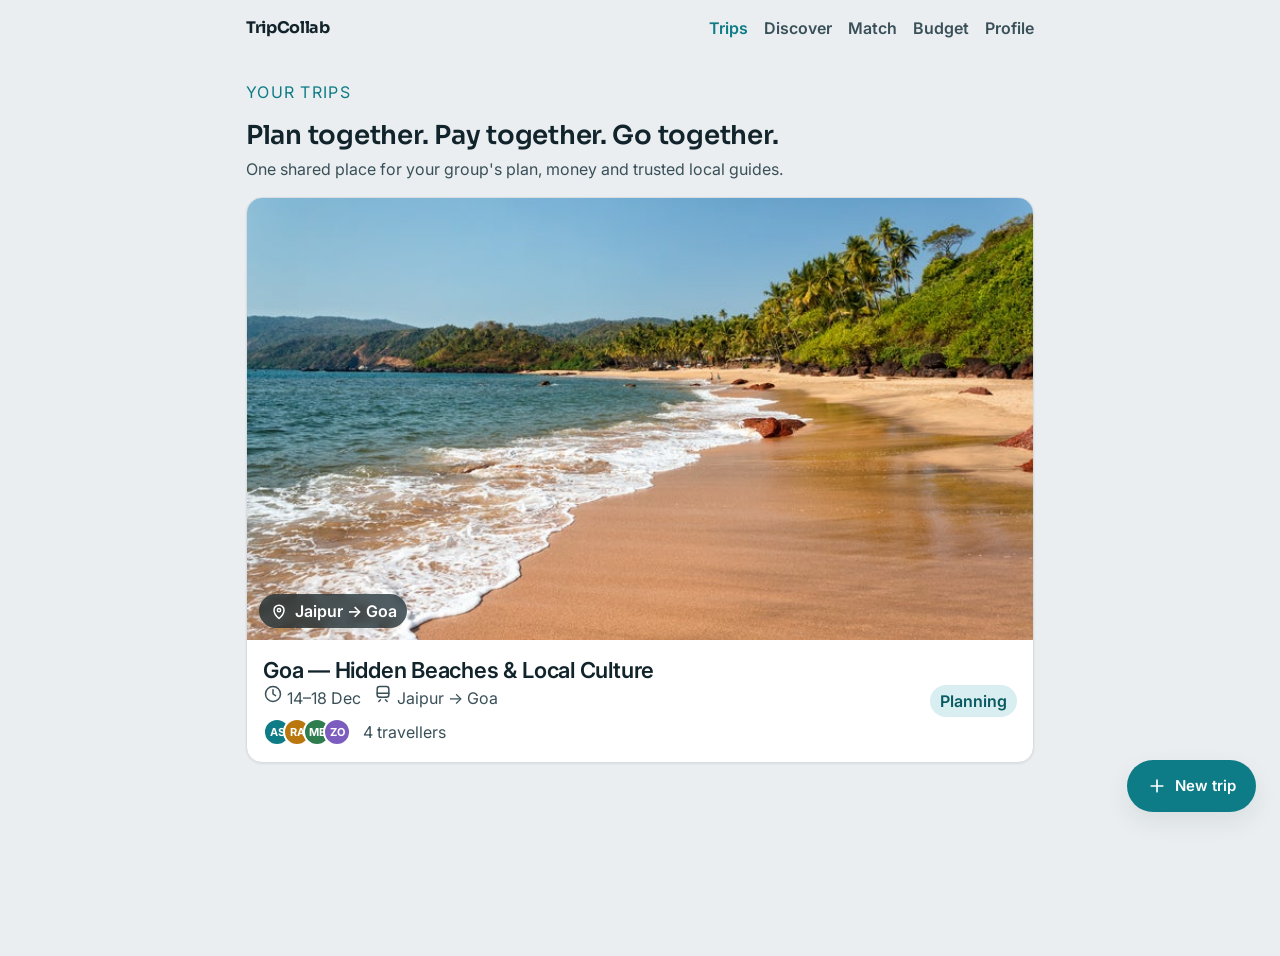
==== index.html @ 63c368d9 "Milestone 2: Trip & collaborative planning core Builds the TripCollab experience (mobile-first, fram" ====
<!DOCTYPE html>
<html lang="en">
<head>
  <meta charset="UTF-8" />
  <meta name="viewport" content="width=device-width, initial-scale=1.0, viewport-fit=cover" />
  <meta name="description" content="TripCollab — plan together with a compatible group, see exactly where the money goes, and book hotels, trains, flights, buses, cabs and verified local guides in one place." />
  <title>Trips · TripCollab</title>
  <link rel="preconnect" href="https://fonts.googleapis.com" />
  <link rel="preconnect" href="https://fonts.gstatic.com" crossorigin />
  <link href="https://fonts.googleapis.com/css2?family=Inter:wght@400;500;600;700&family=Sora:wght@600;700&display=swap" rel="stylesheet" />
  <link rel="stylesheet" href="assets/css/tokens.css" />
  <link rel="stylesheet" href="assets/css/base.css" />
  <link rel="stylesheet" href="assets/css/components.css" />
  <link rel="stylesheet" href="assets/css/screens.css" />
</head>
<body data-nav="trips">
  <!-- Desktop top nav -->
  <header class="topbar">
    <span class="topbar__brand">TripCollab</span>
    <nav aria-label="Primary">
      <a data-nav="trips" href="index.html" aria-current="page">Trips</a>
      <a data-nav="discover" href="discover.html">Discover</a>
      <a data-nav="match" href="match.html">Match</a>
      <a data-nav="budget" href="budget.html">Budget</a>
      <a data-nav="profile" href="profile.html">Profile</a>
    </nav>
  </header>

  <div class="shell">
    <main class="main" id="main">
      <section class="welcome fade-up">
        <p class="welcome__kicker">Your trips</p>
        <h1 class="welcome__title">Plan together. Pay together. Go together.</h1>
        <p class="welcome__sub">One shared place for your group's plan, money and trusted local guides.</p>
      </section>

      <div id="trip-list" aria-live="polite">
        <!-- Trips rendered by JS from data.js -->
      </div>

      <div id="trip-empty" class="empty" hidden>
        <svg data-icon="i-trip" class="icon--lg" aria-hidden="true"></svg>
        <h3>No trips yet</h3>
        <p>Create a trip and invite your group to plan together.</p>
      </div>
    </main>

    <a class="fab" href="trip.html" aria-label="Create a new trip">
      <svg data-icon="i-plus" aria-hidden="true"></svg>
      <span>New trip</span>
    </a>

    <!-- Bottom tab bar (mobile) -->
    <nav class="tabbar" aria-label="Primary">
      <a data-nav="trips" href="index.html" aria-current="page"><svg class="icon" data-icon="i-trip" aria-hidden="true"></svg><span>Trips</span></a>
      <a data-nav="discover" href="discover.html"><svg class="icon" data-icon="i-discover" aria-hidden="true"></svg><span>Discover</span></a>
      <a data-nav="match" href="match.html"><svg class="icon" data-icon="i-match" aria-hidden="true"></svg><span>Match</span></a>
      <a data-nav="budget" href="budget.html"><svg class="icon" data-icon="i-budget" aria-hidden="true"></svg><span>Budget</span></a>
      <a data-nav="profile" href="profile.html"><svg class="icon" data-icon="i-profile" aria-hidden="true"></svg><span>Profile</span></a>
    </nav>
  </div>

  <script src="assets/js/data.js"></script>
  <script src="assets/js/app.js"></script>
  <script src="assets/js/trips.js"></script>
</body>
</html>
---- assets/css/tokens.css ----
/* ============================================================
   TripCollab — Design Tokens ("Wayline")
   Single source of truth for colors, type, spacing, shape, motion.
   Reference tokens only — never use raw values in components.
   ============================================================ */

:root {
  /* ---- Colour: core ---- */
  --wp-ink: #12242B;
  --wp-ink-soft: #3A5059;
  --wp-waypoint: #0E7C86;
  --wp-waypoint-deep: #0A5A62;
  --wp-waypoint-soft: #D9EEF0;
  --wp-amber: #B9770E;
  --wp-amber-deep: #93600B;
  --wp-amber-soft: #FBF1DD;
  --wp-verify: #2E7D4F;
  --wp-verify-soft: #DFEFE7;
  --wp-surface: #FFFFFF;
  --wp-surface-2: #F5F7F8;
  --wp-canvas: #EAEEF0;
  --wp-line: #D7DEE1;
  --wp-danger: #B3261E;
  --wp-danger-soft: #FBEAE9;
  --wp-on-ink: #FFFFFF;
  --wp-shadow: rgba(18, 36, 43, 0.08);

  /* ---- Type ---- */
  --tp-d1: 600 2rem/1.2 var(--font-display);
  --tp-d2: 600 1.625rem/1.25 var(--font-display);
  --tp-h1: 600 1.375rem/1.3 var(--font-ui);
  --tp-h2: 600 1.125rem/1.35 var(--font-ui);
  --tp-body: 400 1rem/1.5 var(--font-ui);
  --tp-body-sm: 400 0.875rem/1.5 var(--font-ui);
  --tp-caption: 500 0.75rem/1.4 var(--font-ui);
  --tp-btn: 600 0.9375rem/1.2 var(--font-ui);

  --font-display: "Sora", "Segoe UI", system-ui, sans-serif;
  --font-ui: "Inter", "Segoe UI", system-ui, -apple-system, sans-serif;
  --font-numeric: "Inter", "Segoe UI", system-ui, sans-serif;

  /* ---- Spacing (8pt scale) ---- */
  --sp-1: 0.25rem;
  --sp-2: 0.5rem;
  --sp-3: 0.75rem;
  --sp-4: 1rem;
  --sp-5: 1.5rem;
  --sp-6: 2rem;
  --sp-7: 3rem;
  --sp-8: 4rem;

  /* ---- Shape ---- */
  --radius-sm: 8px;
  --radius-md: 12px;
  --radius-lg: 16px;
  --radius-pill: 999px;

  /* ---- Motion ---- */
  --dur-fast: 150ms;
  --dur-base: 200ms;
  --dur-slow: 250ms;
  --ease-out: cubic-bezier(0.22, 1, 0.36, 1);

  /* ---- Focus ring ---- */
  --focus-ring: 0 0 0 3px var(--wp-ink);
}
---- assets/css/base.css ----
/* ============================================================
   TripCollab — Base / Reset / App shell
   Mobile-first, accessible, framework-free.
   ============================================================ */

*,
*::before,
*::after {
  box-sizing: border-box;
}

html {
  font-size: 16px;
  scroll-behavior: smooth;
  -webkit-text-size-adjust: 100%;
}

body {
  margin: 0;
  min-height: 100dvh;
  font-family: var(--font-ui);
  font-size: 1rem;
  line-height: 1.5;
  color: var(--wp-ink);
  background: var(--wp-canvas);
  -webkit-font-smoothing: antialiased;
  text-rendering: optimizeLegibility;
}

h1, h2, h3, h4 {
  margin: 0;
  font-family: var(--font-display);
  color: var(--wp-ink);
  line-height: 1.25;
  letter-spacing: -0.01em;
}

p { margin: 0 0 1em; color: var(--wp-ink-soft); }

a {
  color: var(--wp-waypoint);
  text-decoration: none;
}
a:hover { text-decoration: underline; }

img, video, picture {
  display: block;
  max-width: 100%;
  height: auto;
}

button {
  font: inherit;
  cursor: pointer;
  border: none;
  background: none;
  color: inherit;
}

input, select, textarea {
  font: inherit;
  color: var(--wp-ink);
}

ul { list-style: none; margin: 0; padding: 0; }

:focus-visible {
  outline: none;
  box-shadow: var(--focus-ring);
  border-radius: var(--radius-sm);
}

.visually-hidden {
  position: absolute !important;
  width: 1px; height: 1px;
  margin: -1px; padding: 0;
  overflow: hidden;
  clip: rect(0 0 0 0);
  white-space: nowrap;
  border: 0;
}

/* ---- App shell ---- */
.shell {
  min-height: 100dvh;
  display: flex;
  flex-direction: column;
}

.main {
  flex: 1 1 auto;
  width: 100%;
  max-width: 640px;
  margin: 0 auto;
  padding: 0 var(--sp-4) var(--sp-8);
}

/* ---- Bottom tab bar (mobile spine) ---- */
.tabbar {
  position: sticky;
  bottom: 0;
  z-index: 20;
  display: grid;
  grid-template-columns: repeat(5, 1fr);
  gap: 2px;
  padding: 6px var(--sp-2) calc(6px + env(safe-area-inset-bottom, 0px));
  background: rgba(255, 255, 255, 0.92);
  backdrop-filter: saturate(160%) blur(8px);
  border-top: 1px solid var(--wp-line);
}

.tabbar a {
  display: flex;
  flex-direction: column;
  align-items: center;
  gap: 3px;
  padding: 6px 2px;
  border-radius: var(--radius-md);
  color: var(--wp-ink-soft);
  font-size: 0.6875rem;
  font-weight: 600;
  text-align: center;
  min-height: 44px;
}
.tabbar a[aria-current="page"] {
  color: var(--wp-waypoint);
  background: var(--wp-waypoint-soft);
}
.tabbar a:hover { text-decoration: none; color: var(--wp-waypoint); }

/* ---- Utility ---- */
.icon { width: 1.25rem; height: 1.25rem; flex: none; }
.icon--lg { width: 1.5rem; height: 1.5rem; }

@media (min-width: 740px) {
  .main { max-width: 820px; padding-bottom: var(--sp-8); }
}
---- assets/css/components.css ----
/* ============================================================
   TripCollab — Components ("Wayline")
   Buttons, cards, pills, tabs, chips, fields, skeletons, etc.
   ============================================================ */

/* ---- Buttons ---- */
.btn {
  display: inline-flex;
  align-items: center;
  justify-content: center;
  gap: 0.5rem;
  min-height: 44px;
  padding: 0.625rem 1.125rem;
  border-radius: var(--radius-pill);
  font: var(--tp-btn);
  transition: transform var(--dur-fast) var(--ease-out),
              background var(--dur-fast) var(--ease-out),
              box-shadow var(--dur-fast) var(--ease-out);
  user-select: none;
}
.btn:active { transform: scale(0.98); }
.btn--primary { background: var(--wp-waypoint); color: var(--wp-on-ink); }
.btn--primary:hover { background: var(--wp-waypoint-deep); box-shadow: 0 6px 16px var(--wp-shadow); }
.btn--secondary { background: var(--wp-waypoint-soft); color: var(--wp-waypoint-deep); }
.btn--secondary:hover { background: #c8e5e9; }
.btn--ghost { background: transparent; color: var(--wp-waypoint); }
.btn--ghost:hover { background: var(--wp-waypoint-soft); }
.btn--block { width: 100%; }
.btn svg { width: 1.1rem; height: 1.1rem; }

/* ---- Cards ---- */
.card {
  background: var(--wp-surface);
  border: 1px solid var(--wp-line);
  border-radius: var(--radius-lg);
  overflow: hidden;
  box-shadow: 0 1px 2px var(--wp-shadow);
}
.card__body { padding: var(--sp-4); }
.card__title { margin-bottom: 0.25rem; }
.card__meta { font-size: var(--tp-body-sm); color: var(--wp-ink-soft); }

/* ---- Media ---- */
.media { position: relative; aspect-ratio: 3 / 2; background: var(--wp-surface-2); overflow: hidden; }
.media--wide { aspect-ratio: 16 / 9; }
.media img { width: 100%; height: 100%; object-fit: cover; }
.media--cover { aspect-ratio: auto; min-height: 220px; }
.media__badge {
  position: absolute;
  left: var(--sp-3); bottom: var(--sp-3);
  display: inline-flex; align-items: center; gap: 0.4rem;
  padding: 0.3rem 0.625rem;
  border-radius: var(--radius-pill);
  font-size: var(--tp-caption);
  font-weight: 600;
  color: var(--wp-on-ink);
  background: rgba(18, 36, 43, 0.72);
  backdrop-filter: blur(4px);
}

/* ---- Pills / status ---- */
.pill {
  display: inline-flex; align-items: center; gap: 0.35rem;
  padding: 0.25rem 0.625rem;
  border-radius: var(--radius-pill);
  font-size: var(--tp-caption);
  font-weight: 600;
  background: var(--wp-surface-2);
  color: var(--wp-ink-soft);
}
.pill--waypoint { background: var(--wp-waypoint-soft); color: var(--wp-waypoint-deep); }
.pill--amber { background: var(--wp-amber-soft); color: var(--wp-amber-deep); }
.pill--verify { background: var(--wp-verify-soft); color: var(--wp-verify); }
.pill--danger { background: var(--wp-danger-soft); color: var(--wp-danger); }
.pill--solid-verify { background: var(--wp-verify); color: #fff; }

/* ---- Chips (avatar clusters) ---- */
.chip {
  display: inline-flex; align-items: center; gap: 0.5rem;
  padding: 0.375rem 0.75rem;
  border-radius: var(--radius-pill);
  border: 1px solid var(--wp-line);
  background: var(--wp-surface);
  font-size: var(--tp-body-sm);
  font-weight: 600;
}
.chip svg { width: 1rem; height: 1rem; color: var(--wp-waypoint); }

.avatars { display: inline-flex; }
.avatars span {
  display: inline-flex; align-items: center; justify-content: center;
  width: 1.75rem; height: 1.75rem;
  border-radius: 50%;
  border: 2px solid var(--wp-surface);
  font-size: 0.6875rem; font-weight: 700;
  color: #fff;
}
.avatars span + span { margin-left: -0.5rem; }
.av-1 { background: var(--wp-waypoint); }
.av-2 { background: var(--wp-amber); }
.av-3 { background: var(--wp-verify); }
.av-4 { background: #7C5CBF; }

/* ---- Section headers ---- */
.section { margin-top: var(--sp-6); }
.section__head {
  display: flex; align-items: center; justify-content: space-between;
  gap: 1rem; margin-bottom: var(--sp-3);
}
.section__title { font: var(--tp-h1); }
.section__link { font: 600 var(--tp-body-sm) var(--font-ui); color: var(--wp-waypoint); }

/* ---- Tabs (sub-navigation) ---- */
.tabs {
  display: flex; gap: 0.25rem;
  overflow-x: auto;
  padding: 0.25rem;
  background: var(--wp-surface-2);
  border-radius: var(--radius-pill);
  scrollbar-width: none;
}
.tabs::-webkit-scrollbar { display: none; }
.tabs a {
  flex: none;
  padding: 0.5rem 0.875rem;
  border-radius: var(--radius-pill);
  font-size: var(--tp-body-sm); font-weight: 600;
  color: var(--wp-ink-soft);
  white-space: nowrap;
}
.tabs a[aria-selected="true"] { background: var(--wp-surface); color: var(--wp-waypoint); box-shadow: 0 1px 3px var(--wp-shadow); }
.tabs a:hover { text-decoration: none; color: var(--wp-waypoint); }

/* ---- Desktop top nav ---- */
.topbar { display: none; }
@media (min-width: 740px) {
  .topbar {
    display: flex; align-items: center; gap: 1.5rem;
    max-width: 820px; margin: 0 auto; padding: var(--sp-4);
  }
  .topbar__brand { font-family: var(--font-display); font-weight: 700; letter-spacing: -0.02em; color: var(--wp-ink); }
  .topbar nav { display: flex; gap: 1rem; margin-left: auto; }
  .topbar nav a { font-weight: 600; color: var(--wp-ink-soft); }
  .topbar nav a[aria-current="page"] { color: var(--wp-waypoint); }
  .tabbar { display: none; }
}

/* ---- Forms ---- */
.field { display: flex; flex-direction: column; gap: 0.375rem; margin-bottom: var(--sp-4); }
.field label { font: 600 var(--tp-body-sm) var(--font-ui); color: var(--wp-ink); }
.field .hint { font-size: var(--tp-caption); color: var(--wp-ink-soft); }
.field input, .field select, .field textarea {
  min-height: 48px;
  padding: 0.75rem 0.875rem;
  border: 1px solid var(--wp-line);
  border-radius: var(--radius-md);
  background: var(--wp-surface);
  font-size: 1rem;
}
.field input:focus, .field select:focus, .field textarea:focus {
  outline: none; border-color: var(--wp-waypoint); box-shadow: 0 0 0 3px var(--wp-waypoint-soft);
}

/* ---- Skeleton ---- */
.skeleton {
  border-radius: var(--radius-md);
  background: linear-gradient(90deg, var(--wp-surface-2) 25%, #EFF3F5 37%, var(--wp-surface-2) 63%);
  background-size: 400% 100%;
  animation: shimmer 1.4s ease infinite;
}
@keyframes shimmer { 0% { background-position: 100% 0; } 100% { background-position: -100% 0; } }

/* ---- List rows ---- */
.row {
  display: flex; align-items: center; gap: 1rem;
  padding: var(--sp-4) 0;
  border-bottom: 1px solid var(--wp-line);
}
.row:last-child { border-bottom: none; }
.row__main { flex: 1 1 auto; min-width: 0; }
.row__title { font-weight: 600; color: var(--wp-ink); }
.row__sub { font-size: var(--tp-body-sm); color: var(--wp-ink-soft); }
.row__trailing { flex: none; text-align: right; }

/* ---- Screen transitions ---- */
@keyframes fadeUp {
  from { opacity: 0; transform: translateY(8px); }
  to { opacity: 1; transform: none; }
}
.fade-up { animation: fadeUp var(--dur-slow) var(--ease-out) both; }

@media (prefers-reduced-motion: reduce) {
  * { animation-duration: 0.001ms !important; animation-iteration-count: 1 !important; transition-duration: 0.001ms !important; scroll-behavior: auto !important; }
}
---- assets/css/screens.css ----
/* ============================================================
   TripCollab — Feature styles (Milestone 2 screens)
   Trips list, trip home, itinerary, discover, budget-collab.
   ============================================================ */

/* ---- Home / Trips list ---- */
.welcome { margin-top: var(--sp-5); }
.welcome__kicker { font: 600 var(--tp-caption) var(--font-ui); color: var(--wp-waypoint); text-transform: uppercase; letter-spacing: 0.08em; }
.welcome__title { font: var(--tp-d2); margin-top: 0.25rem; }
.welcome__sub { margin-top: 0.25rem; }

.trip-card { display: block; margin-bottom: var(--sp-4); color: inherit; }
.trip-card:hover { text-decoration: none; }
.trip-card .media { aspect-ratio: 16 / 9; }
.trip-card__body { display: flex; align-items: center; gap: 1rem; padding: var(--sp-4); }
.trip-card__title { font: var(--tp-h1); }
.trip-card__meta { font-size: var(--tp-body-sm); color: var(--wp-ink-soft); display: flex; align-items: center; gap: 0.75rem; flex-wrap: wrap; }
.trip-card__status { margin-left: auto; }

/* ---- Floating create button ---- */
.fab {
  position: fixed;
  right: var(--sp-5);
  bottom: calc(5.5rem + env(safe-area-inset-bottom, 0px));
  z-index: 15;
  display: inline-flex; align-items: center; gap: 0.5rem;
  min-height: 52px; padding: 0.75rem 1.25rem;
  border-radius: var(--radius-pill);
  font: var(--tp-btn);
  color: #fff;
  background: var(--wp-waypoint);
  box-shadow: 0 10px 24px var(--wp-shadow);
  transition: transform var(--dur-fast) var(--ease-out), background var(--dur-fast) var(--ease-out);
}
.fab:hover { background: var(--wp-waypoint-deep); text-decoration: none; transform: translateY(-1px); }
.fab svg { width: 1.25rem; height: 1.25rem; }
.fab--text { position: static; }

/* ---- Trip home header ---- */
.hero {
  position: relative;
  border-radius: var(--radius-lg);
  overflow: hidden;
  min-height: 240px;
  display: flex; align-items: flex-end;
  margin-top: var(--sp-5);
  color: #fff;
}
.hero img { position: absolute; inset: 0; width: 100%; height: 100%; object-fit: cover; }
.hero__scrim { position: absolute; inset: 0; background: linear-gradient(180deg, rgba(18,36,43,0.05) 0%, rgba(18,36,43,0.62) 78%); }
.hero__content { position: relative; padding: var(--sp-5); }
.hero__title { font: var(--tp-d1); color: #fff; }
.hero__meta { display: flex; align-items: center; gap: 0.75rem; flex-wrap: wrap; margin-top: 0.5rem; color: #fff; }
.hero__meta .pill { background: rgba(255,255,255,0.22); color: #fff; }

/* ---- Itinerary timeline ---- */
.tl { position: relative; padding-left: 1.5rem; }
.tl::before {
  content: ""; position: absolute; left: 6px; top: 6px; bottom: 6px;
  width: 2px; background: var(--wp-waypoint-soft); border-radius: 2px;
}
.tl-day { margin-bottom: var(--sp-5); }
.tl-day__head { display: flex; align-items: baseline; gap: 0.75rem; margin-bottom: var(--sp-3); }
.tl-day__num { font: var(--tp-h1); color: var(--wp-waypoint); }
.tl-day__label { font-size: var(--tp-body-sm); color: var(--wp-ink-soft); }
.tl-item { position: relative; margin-bottom: var(--sp-3); }
.tl-item::before {
  content: ""; position: absolute; left: -1.5rem; top: 4px;
  width: 14px; height: 14px; border-radius: 50%;
  background: var(--wp-surface); border: 2px solid var(--wp-waypoint);
}
.tl-item__time { font: 600 var(--tp-caption) var(--font-numeric); color: var(--wp-ink-soft); }
.tl-item .card__body { display: flex; gap: 1rem; }
.tl-item__icon {
  width: 2.5rem; height: 2.5rem; flex: none; border-radius: var(--radius-sm);
  display: inline-flex; align-items: center; justify-content: center;
  background: var(--wp-waypoint-soft); color: var(--wp-waypoint-deep);
}
.tl-item__thumb {
  flex: none; width: 3.5rem; height: 3.5rem; border-radius: var(--radius-sm);
  object-fit: cover; border: 1px solid var(--wp-line);
}
.tl-item__title { font-weight: 600; }
.tl-item__sub { font-size: var(--tp-body-sm); color: var(--wp-ink-soft); }
.tl-item__foot { display: flex; gap: 0.5rem; flex-wrap: wrap; margin-top: 0.5rem; }

/* ---- Shared cost summary ---- */
.cost-summary {
  display: grid; grid-template-columns: repeat(3, 1fr); gap: var(--sp-3);
  padding: var(--sp-4);
  background: var(--wp-surface); border: 1px solid var(--wp-line); border-radius: var(--radius-lg);
}
.cost-summary__val { font: 600 1.25rem/1.1 var(--font-numeric); color: var(--wp-ink); }
.cost-summary__lab { font-size: var(--tp-caption); color: var(--wp-ink-soft); }

/* ---- Budget-collab moment ---- */
.bc {
  position: relative;
  padding: var(--sp-5);
  border-radius: var(--radius-lg);
  background: linear-gradient(135deg, var(--wp-waypoint-soft), #e6f3f4);
  border: 1px solid var(--wp-waypoint);
  overflow: hidden;
}
.bc__title { font: var(--tp-h1); color: var(--wp-waypoint-deep); }
.bc__pools { display: flex; align-items: center; gap: 0.75rem; flex-wrap: wrap; margin: var(--sp-4) 0; }
.bc__pool {
  display: inline-flex; flex-direction: column; align-items: center; justify-content: center;
  min-width: 5.5rem; padding: 0.625rem 0.75rem;
  border-radius: var(--radius-md);
  background: var(--wp-surface); border: 1px solid var(--wp-line);
  box-shadow: 0 1px 2px var(--wp-shadow);
}
.bc__pool strong { font: 600 1rem var(--font-numeric); color: var(--wp-ink); }
.bc__pool span { font-size: var(--tp-caption); color: var(--wp-ink-soft); }
.bc__plus { font: 600 1.25rem var(--font-ui); color: var(--wp-waypoint); }
.bc__eq { font: 700 1.25rem var(--font-ui); color: var(--wp-waypoint-deep); }
.bc__total {
  display: inline-flex; flex-direction: column; align-items: center; justify-content: center;
  min-width: 6rem; padding: 0.75rem;
  border-radius: var(--radius-md);
  background: var(--wp-waypoint); color: #fff; box-shadow: 0 6px 16px var(--wp-shadow);
}
.bc__total strong { font: 700 1.25rem var(--font-numeric); color: #fff; }
.bc__total span { font-size: var(--tp-caption); color: rgba(255,255,255,0.85); }
.bc__list { display: grid; gap: 0.5rem; margin: var(--sp-3) 0 0; }
.bc__list li { display: flex; align-items: center; gap: 0.5rem; font-size: var(--tp-body-sm); color: var(--wp-ink); }
.bc__list svg { width: 1rem; height: 1rem; color: var(--wp-verify); flex: none; }

/* ---- Discover / place cards ---- */
.grid { display: grid; gap: var(--sp-4); }
@media (min-width: 740px) { .grid { grid-template-columns: 1fr 1fr; } }
.place-card .media { aspect-ratio: 3 / 2; }
.place-card__body { padding: var(--sp-4); }
.place-card__tags { display: flex; gap: 0.375rem; flex-wrap: wrap; margin-bottom: 0.5rem; }
.place-card__title { font: var(--tp-h2); margin-bottom: 0.25rem; }
.place-card__desc { font-size: var(--tp-body-sm); color: var(--wp-ink-soft); }

/* ---- Guide card ---- */
.guide-card { display: flex; gap: 1rem; padding: var(--sp-4); align-items: center; }
.guide-card__photo {
  flex: none; width: 3.5rem; height: 3.5rem; border-radius: 50%;
  object-fit: cover; border: 2px solid var(--wp-verify);
}
.guide-card__name { font-weight: 700; display: flex; align-items: center; gap: 0.375rem; }
.guide-card__role { font-size: var(--tp-body-sm); color: var(--wp-ink-soft); }
.guide-card__rate { font-size: var(--tp-caption); color: var(--wp-amber-deep); font-weight: 600; }

/* ---- Empty / error states ---- */
.empty { text-align: center; padding: var(--sp-7) var(--sp-4); color: var(--wp-ink-soft); }
.empty svg { width: 3rem; height: 3rem; color: var(--wp-line); margin: 0 auto 1rem; }
.empty h3 { font: var(--tp-h2); color: var(--wp-ink); margin-bottom: 0.25rem; }
.empty p { font-size: var(--tp-body-sm); max-width: 32ch; margin: 0 auto; }

/* ---- Comments ---- */
.comment { display: flex; gap: 0.75rem; margin-bottom: var(--sp-3); }
.comment__avatar {
  flex: none; width: 2rem; height: 2rem; border-radius: 50%;
  display: inline-flex; align-items: center; justify-content: center;
  font-size: 0.75rem; font-weight: 700; color: #fff;
}
.comment__bubble { background: var(--wp-surface-2); border-radius: var(--radius-md); padding: 0.625rem 0.75rem; }
.comment__name { font-size: var(--tp-caption); font-weight: 700; color: var(--wp-ink); }
.comment__text { font-size: var(--tp-body-sm); margin: 0.125rem 0 0; color: var(--wp-ink); }
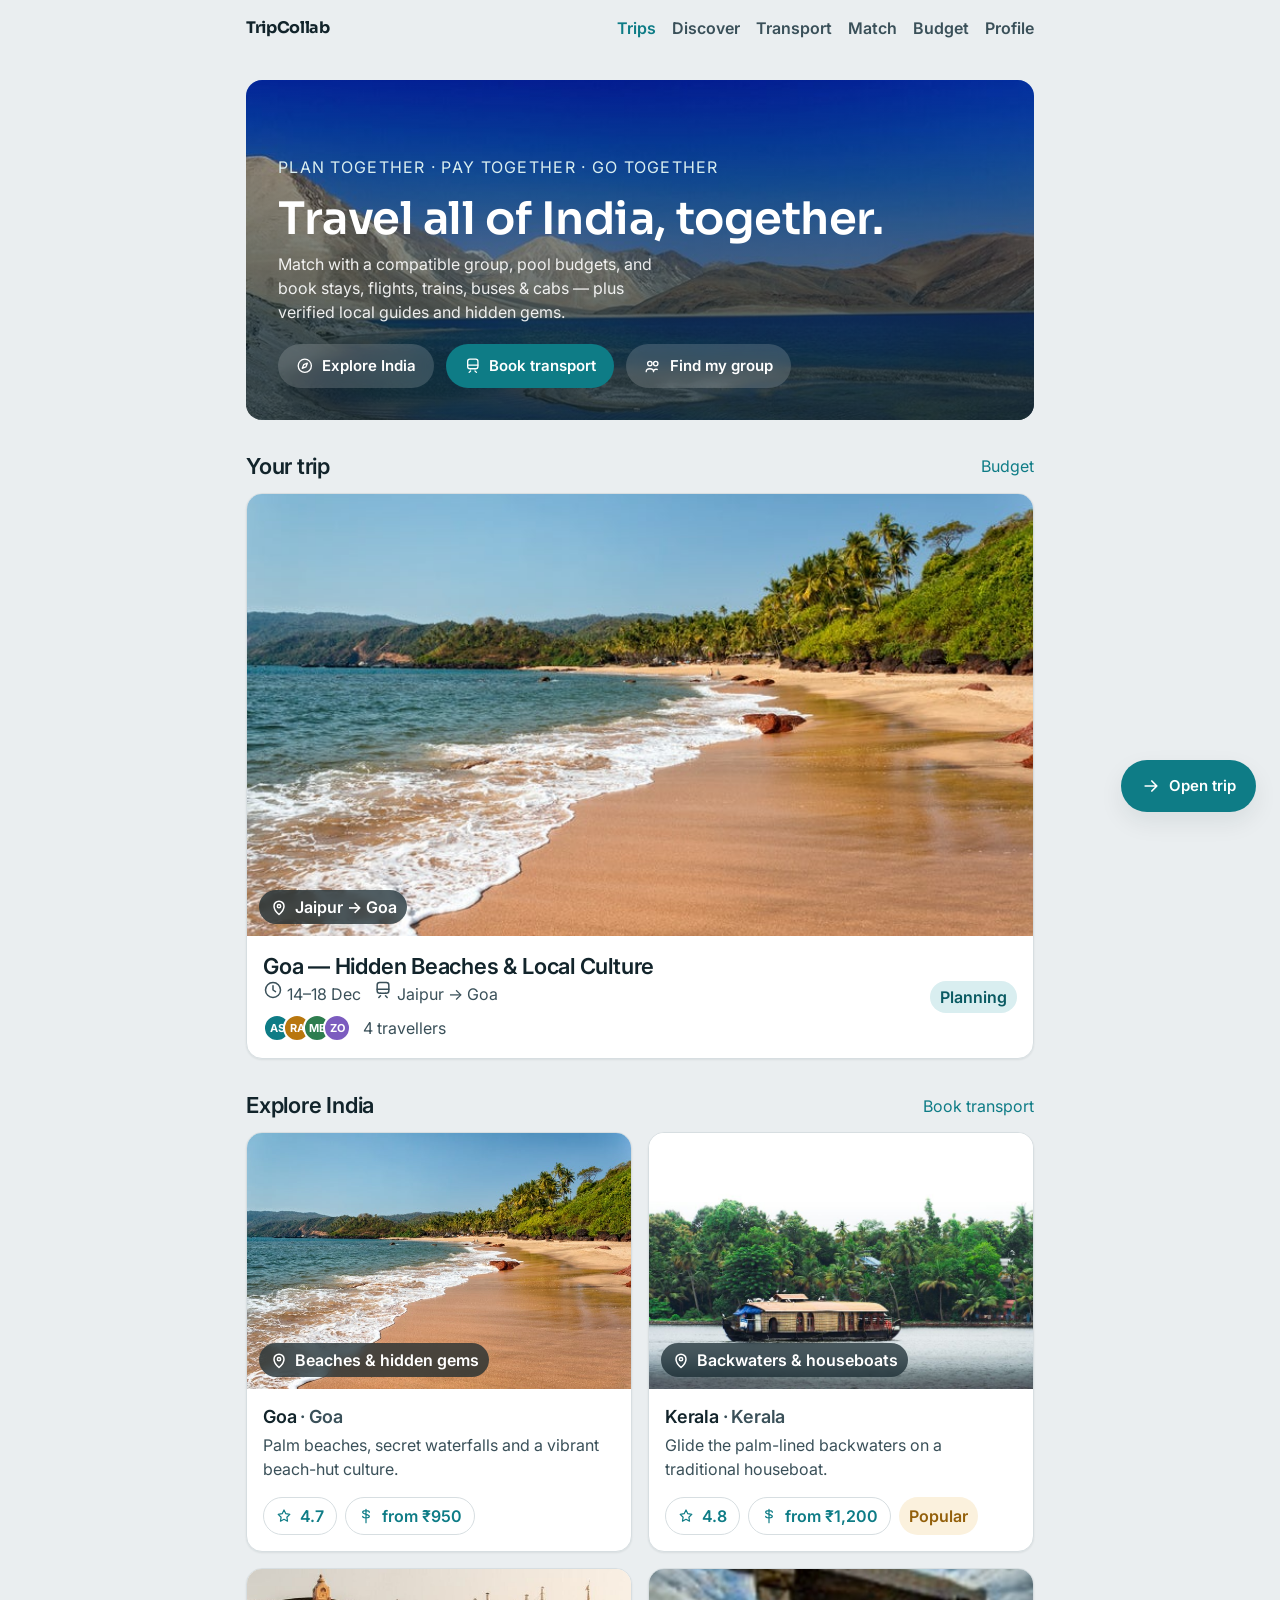
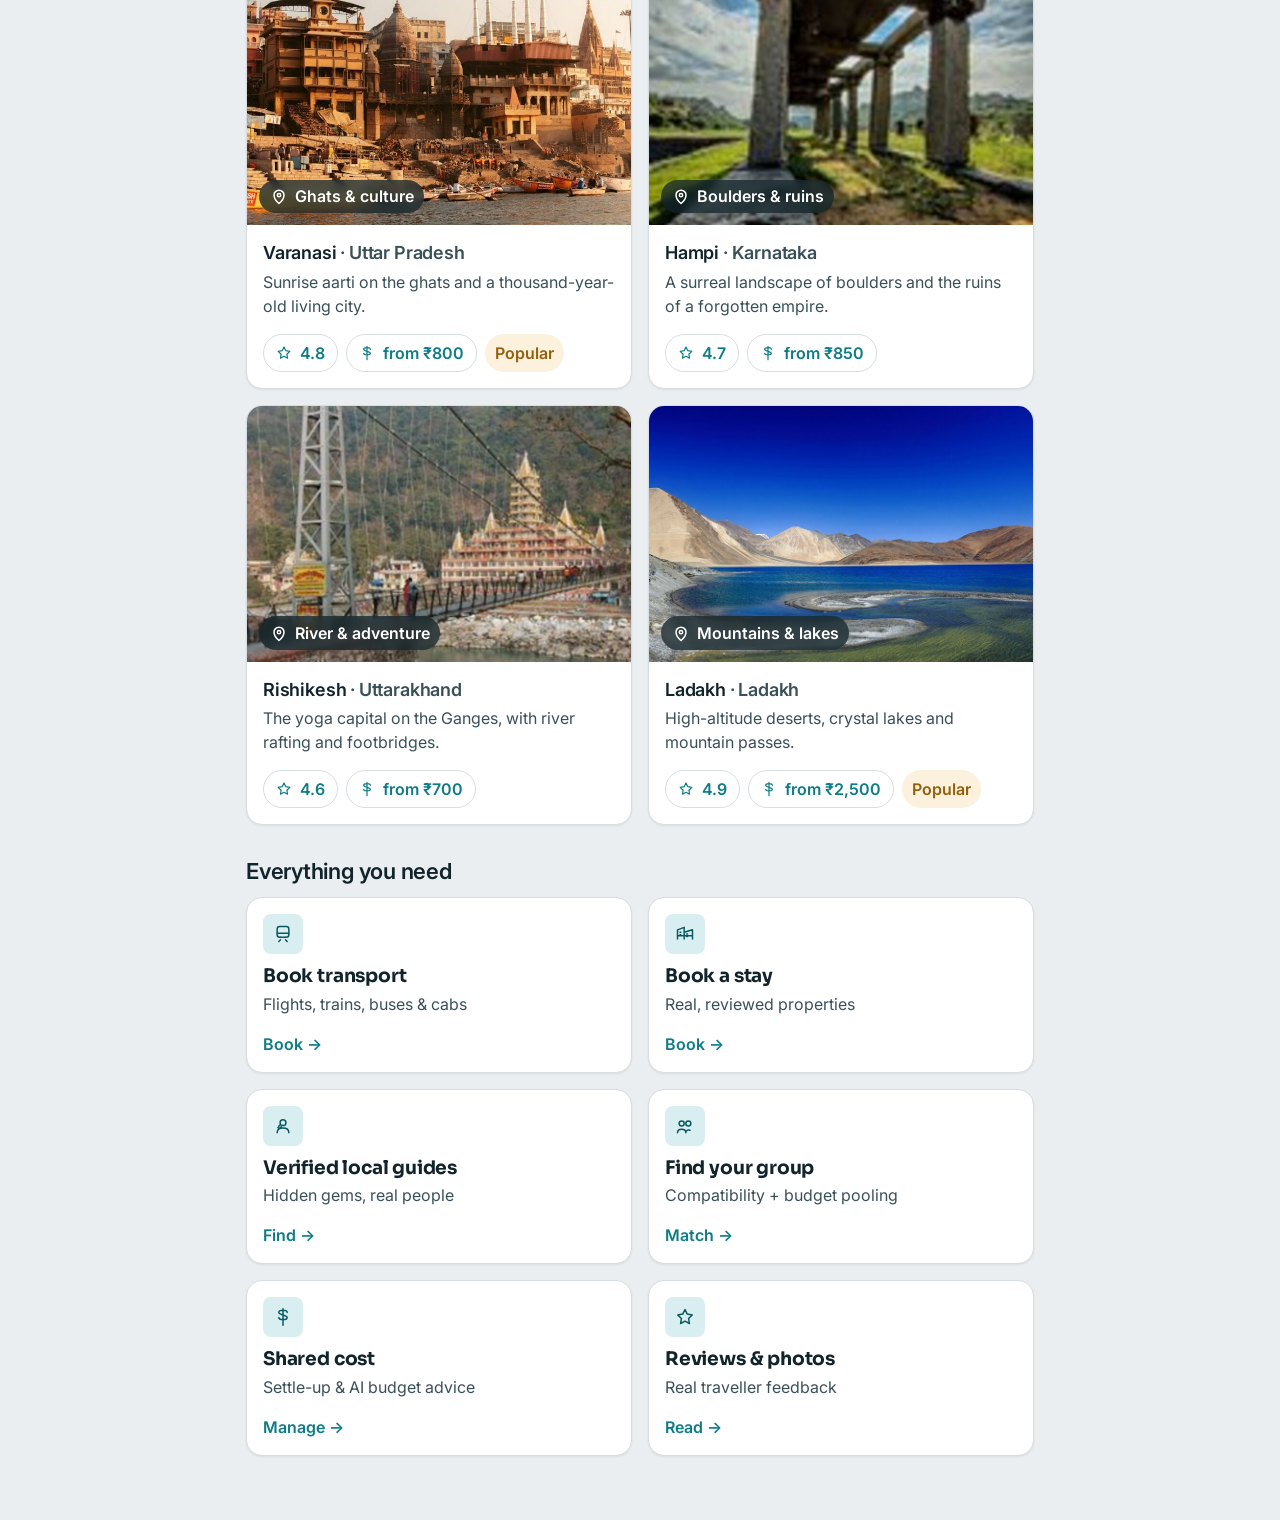
==== commit cf6f9062: "Milestone 10: cinematic all-India home, transport booking (plane/train/bus/cab), Amazon-style review" ====
--- a/index.html
+++ b/index.html
@@ -3,7 +3,7 @@
 <head>
   <meta charset="UTF-8" />
   <meta name="viewport" content="width=device-width, initial-scale=1.0, viewport-fit=cover" />
-  <meta name="description" content="TripCollab — plan together with a compatible group, see exactly where the money goes, and book hotels, trains, flights, buses, cabs and verified local guides in one place." />
+  <meta name="description" content="TripCollab — plan together with a compatible group, see exactly where the money goes, and book stays, flights, trains, buses and cabs across India." />
   <title>Trips · TripCollab</title>
   <link rel="preconnect" href="https://fonts.googleapis.com" />
   <link rel="preconnect" href="https://fonts.gstatic.com" crossorigin />
@@ -14,12 +14,12 @@
   <link rel="stylesheet" href="assets/css/screens.css" />
 </head>
 <body data-nav="trips">
-  <!-- Desktop top nav -->
   <header class="topbar">
     <span class="topbar__brand">TripCollab</span>
     <nav aria-label="Primary">
       <a data-nav="trips" href="index.html" aria-current="page">Trips</a>
       <a data-nav="discover" href="discover.html">Discover</a>
+      <a data-nav="transport" href="transport.html">Transport</a>
       <a data-nav="match" href="match.html">Match</a>
       <a data-nav="budget" href="budget.html">Budget</a>
       <a data-nav="profile" href="profile.html">Profile</a>
@@ -28,29 +28,52 @@
 
   <div class="shell">
     <main class="main" id="main">
-      <section class="welcome fade-up">
-        <p class="welcome__kicker">Your trips</p>
-        <h1 class="welcome__title">Plan together. Pay together. Go together.</h1>
-        <p class="welcome__sub">One shared place for your group's plan, money and trusted local guides.</p>
+      <!-- Cinematic hero -->
+      <section class="hero-cinema fade-up">
+        <img src="assets/img/dest-ladakh.jpg" alt="Pangong Lake, Ladakh" fetchpriority="high" decoding="async" />
+        <div class="hero-cinema__scrim"></div>
+        <div class="hero-cinema__content">
+          <p class="hero-cinema__kicker">Plan together · Pay together · Go together</p>
+          <h1 class="hero-cinema__title">Travel all of India, together.</h1>
+          <p class="hero-cinema__sub">Match with a compatible group, pool budgets, and book stays, flights, trains, buses & cabs — plus verified local guides and hidden gems.</p>
+          <div class="hero-cinema__actions">
+            <a class="btn btn--glass" href="discover.html"><svg data-icon="i-discover" aria-hidden="true"></svg> Explore India</a>
+            <a class="btn btn--primary" href="transport.html"><svg data-icon="i-train" aria-hidden="true"></svg> Book transport</a>
+            <a class="btn btn--glass" href="match.html"><svg data-icon="i-match" aria-hidden="true"></svg> Find my group</a>
+          </div>
+        </div>
       </section>
 
-      <div id="trip-list" aria-live="polite">
-        <!-- Trips rendered by JS from data.js -->
-      </div>
+      <!-- Active trip -->
+      <section class="section">
+        <div class="section__head">
+          <h2 class="section__title">Your trip</h2>
+          <a class="section__link" href="budget.html">Budget</a>
+        </div>
+        <div id="trip-list"></div>
+      </section>
 
-      <div id="trip-empty" class="empty" hidden>
-        <svg data-icon="i-trip" class="icon--lg" aria-hidden="true"></svg>
-        <h3>No trips yet</h3>
-        <p>Create a trip and invite your group to plan together.</p>
-      </div>
+      <!-- Explore India -->
+      <section class="section">
+        <div class="section__head">
+          <h2 class="section__title">Explore India</h2>
+          <a class="section__link" href="transport.html">Book transport</a>
+        </div>
+        <div class="grid" id="destination-grid"></div>
+      </section>
+
+      <!-- Quick actions -->
+      <section class="section">
+        <div class="section__head"><h2 class="section__title">Everything you need</h2></div>
+        <div class="grid" id="quick-grid"></div>
+      </section>
     </main>
 
-    <a class="fab" href="trip.html" aria-label="Create a new trip">
-      <svg data-icon="i-plus" aria-hidden="true"></svg>
-      <span>New trip</span>
+    <a class="fab" href="trip.html" aria-label="Open your trip">
+      <svg data-icon="i-arrow" aria-hidden="true"></svg>
+      <span>Open trip</span>
     </a>
 
-    <!-- Bottom tab bar (mobile) -->
     <nav class="tabbar" aria-label="Primary">
       <a data-nav="trips" href="index.html" aria-current="page"><svg class="icon" data-icon="i-trip" aria-hidden="true"></svg><span>Trips</span></a>
       <a data-nav="discover" href="discover.html"><svg class="icon" data-icon="i-discover" aria-hidden="true"></svg><span>Discover</span></a>
@@ -62,6 +85,7 @@
 
   <script src="assets/js/data.js"></script>
   <script src="assets/js/app.js"></script>
-  <script src="assets/js/trips.js"></script>
+  <script src="assets/js/store.js"></script>
+  <script src="assets/js/homes.js"></script>
 </body>
 </html>
--- a/assets/css/screens.css
+++ b/assets/css/screens.css
@@ -152,9 +152,55 @@
 .empty h3 { font: var(--tp-h2); color: var(--wp-ink); margin-bottom: 0.25rem; }
 .empty p { font-size: var(--tp-body-sm); max-width: 32ch; margin: 0 auto; }
 
+/* ---- Score ring (compatibility) ---- */
+.score-ring {
+  --ring: var(--wp-waypoint);
+  --val: 50;
+  width: 68px; height: 68px; flex: none;
+  display: inline-flex; align-items: center; justify-content: center;
+  border-radius: 50%;
+  background: conic-gradient(var(--ring) calc(var(--val) * 1%), var(--wp-surface-2) 0);
+  position: relative;
+}
+.score-ring::before {
+  content: ""; position: absolute; inset: 5px; border-radius: 50%; background: var(--wp-surface);
+}
+.score-ring span {
+  position: relative; font: 600 0.9375rem/1 var(--font-numeric); color: var(--wp-ink);
+}
+
+/* ---- Budget-Collab animated wayline ---- */
+.bc__wayline {
+  position: relative; height: 60px; margin: -6px 0 4px;
+}
+.bc__wayline svg { width: 100%; height: 100%; }
+.wl-draw {
+  stroke-dasharray: 320;
+  stroke-dashoffset: 320;
+  animation: wlDraw 1.6s var(--ease-out) 0.2s forwards;
+}
+@keyframes wlDraw { to { stroke-dashoffset: 0; } }
+.bc__dot {
+  position: absolute; top: 30px; width: 10px; height: 10px; border-radius: 50%;
+  background: var(--wp-waypoint); transform: translate(-50%, -50%);
+  box-shadow: 0 0 0 4px var(--wp-waypoint-soft);
+}
+.bc__spark {
+  position: absolute; top: 30px; left: 50%; transform: translate(-50%, -54%);
+  width: 1.5rem; height: 1.5rem; display: inline-flex; align-items: center; justify-content: center;
+  color: var(--wp-verify); background: var(--wp-surface); border-radius: 50%;
+  box-shadow: 0 0 0 3px var(--wp-verify-soft);
+  scale: 0; animation: sparkPop 0.4s var(--ease-out) 1.7s forwards;
+}
+@keyframes sparkPop { to { scale: 1; } }
+.bc.bc--pooled { animation: poolGlow 1.2s var(--ease-out); }
+@keyframes poolGlow {
+  0% { box-shadow: 0 0 0 0 var(--wp-waypoint); }
+  100% { box-shadow: 0 0 0 18px rgba(14,124,134,0); }
+}
+
 /* ---- Comments ---- */
-.comment { display: flex; gap: 0.75rem; margin-bottom: var(--sp-3); }
-.comment__avatar {
+.comment { display: flex; gap: 0.75rem; margin-bottom: var(--sp-3); }.comment__avatar {
   flex: none; width: 2rem; height: 2rem; border-radius: 50%;
   display: inline-flex; align-items: center; justify-content: center;
   font-size: 0.75rem; font-weight: 700; color: #fff;
@@ -162,3 +208,143 @@
 .comment__bubble { background: var(--wp-surface-2); border-radius: var(--radius-md); padding: 0.625rem 0.75rem; }
 .comment__name { font-size: var(--tp-caption); font-weight: 700; color: var(--wp-ink); }
 .comment__text { font-size: var(--tp-body-sm); margin: 0.125rem 0 0; color: var(--wp-ink); }
+
+/* ---- Shared-cost workspace (Milestone 4) ---- */
+.row-detail { border-bottom: 1px solid var(--wp-line); }
+.row-detail:last-child { border-bottom: none; }
+.row-detail summary { list-style: none; cursor: pointer; }
+.row-detail summary::-webkit-details-marker { display: none; }
+.row-detail summary .row { padding: var(--sp-3) 0; }
+.row-detail[open] summary .tl-item__icon { background: var(--wp-waypoint-soft); }
+.row-detail__body { padding: 0 0 var(--sp-4) 3.5rem; }
+.row-detail__shared { display: flex; gap: 0.5rem; flex-wrap: wrap; }
+
+.settle-list .row { padding: var(--sp-3) 0; }
+.settle-list .tl-item__icon { background: var(--wp-amber-soft); color: var(--wp-amber-deep); }
+
+/* ---- Add-cost subset picker ---- */
+.subset-picker { display: flex; flex-wrap: wrap; gap: 0.5rem; }
+.sub-option {
+  display: inline-flex; align-items: center; gap: 0.5rem;
+  padding: 0.5rem 0.75rem;
+  border: 1px solid var(--wp-line); border-radius: var(--radius-pill);
+  font-size: var(--tp-body-sm); font-weight: 600; cursor: pointer;
+  background: var(--wp-surface);
+}
+.sub-option:has(input:checked) { background: var(--wp-waypoint-soft); border-color: var(--wp-waypoint); color: var(--wp-waypoint-deep); }
+.sub-option input { accent-color: var(--wp-waypoint); }
+
+/* ---- Hotels (Milestone 6) ---- */
+.hotel-card__body { padding: var(--sp-4); }
+.hotel-card__foot {
+  display: flex; align-items: flex-end; justify-content: space-between;
+  gap: 1rem; flex-wrap: wrap; margin-top: 12px;
+}
+.hotel-card__price { font: 700 1.375rem/1 var(--font-numeric); color: var(--wp-ink); }
+.hotel-card__per { font-size: var(--tp-body-sm); color: var(--wp-ink-soft); }
+
+/* ---- Inline toast ---- */
+.toast {
+  position: fixed; left: 50%; bottom: calc(5.5rem + env(safe-area-inset-bottom, 0px));
+  transform: translateX(-50%);
+  z-index: 30;
+  max-width: 90vw; padding: 0.75rem 1rem;
+  border-radius: var(--radius-md);
+  background: var(--wp-ink); color: #fff;
+  font-size: var(--tp-body-sm); font-weight: 600;
+  box-shadow: 0 10px 24px var(--wp-shadow);
+  text-align: center;
+  animation: fadeUp var(--dur-slow) var(--ease-out) both;
+}
+
+/* ---- 3D journey (Milestone 9) ---- */
+.route3d-toggle {
+  display: inline-flex; gap: 0.25rem; padding: 0.25rem;
+  background: var(--wp-surface-2); border-radius: var(--radius-pill);
+}
+.route3d-toggle button {
+  padding: 0.4rem 0.875rem; border-radius: var(--radius-pill);
+  font: 600 var(--tp-body-sm) var(--font-ui); color: var(--wp-ink-soft);
+}
+.route3d-toggle button[aria-selected="true"] {
+  background: var(--wp-surface); color: var(--wp-waypoint);
+  box-shadow: 0 1px 3px var(--wp-shadow);
+}
+.route3d-card { overflow: hidden; }
+.route3d-canvas {
+  position: relative; aspect-ratio: 16 / 9; background: var(--wp-surface);
+}
+.route3d-canvas canvas {
+  display: block; width: 100%; height: 100%;
+  background: radial-gradient(circle at 50% 42%, #EAF6F7 0%, #FEFEFE 62%, var(--wp-surface-2) 100%);
+}
+.route3d-legend { display: flex; align-items: center; gap: 0.75rem; flex-wrap: wrap; }
+
+.route3d-static__head { display: flex; align-items: center; gap: 1rem; padding: var(--sp-4) var(--sp-4) 0; }
+.route3d-static__diagram { padding: var(--sp-3) var(--sp-4) 0; }
+.route3d-static__diagram svg { width: 100%; height: auto; }
+.route3d-static__legs { padding: 0 var(--sp-4) var(--sp-4); }
+
+/* ---- Foreign-traveller assistance (Milestone 8) ---- */
+.assist-card { display: flex; }
+.assist-card .card__body { width: 100%; }
+.assist-meta { margin: 10px 0; }
+.assist-steps {
+  margin-top: 8px; display: grid; gap: 0.4rem; padding: 0;
+}
+.assist-steps li { color: var(--wp-ink-soft); }
+.assist-step {
+  display: inline-flex; align-items: center; justify-content: center;
+  width: 1.25rem; height: 1.25rem; flex: none; margin-top: 2px;
+  border-radius: 50%; background: var(--wp-waypoint-soft); color: var(--wp-waypoint-deep);
+  font: 700 0.75rem/1 var(--font-numeric);
+}
+.toast[hidden] { display: none; }
+
+/* ---- Transport booking (Milestone 10) ---- */
+.transport-card__row { display: flex; align-items: center; gap: 1rem; }
+.transport-card__meta { display: flex; gap: 0.5rem; flex-wrap: wrap; margin-top: 12px; }
+.transport-card__price { font: 700 1.25rem/1 var(--font-numeric); color: var(--wp-ink); }
+
+/* ---- Reviews & photo upload (Milestone 10) ---- */
+.review-summary { display: flex; align-items: center; gap: 1.25rem; }
+.review-summary__score { font: 700 3rem/1 var(--font-display); color: var(--wp-ink); }
+.review-summary__meta { flex: 1; }
+.review-stars { display: inline-flex; gap: 0.125rem; }
+.star { color: var(--wp-line); font-size: 1rem; }
+.star--on { color: var(--wp-amber); }
+.star--lg { font-size: 1.25rem; }
+.review-bars { margin-top: 16px; display: grid; gap: 0.375rem; }
+.review-bar { display: flex; align-items: center; gap: 0.5rem; }
+.review-bar__label { width: 1.5rem; font-size: var(--tp-caption); font-weight: 700; }
+.review-bar__track { flex: 1; height: 6px; background: var(--wp-surface-2); border-radius: 6px; overflow: hidden; }
+.review-bar__fill { height: 100%; background: var(--wp-amber); border-radius: 6px; }
+.review-bar__count { width: 1.5rem; text-align: right; font-size: var(--tp-caption); color: var(--wp-ink-soft); }
+
+.review-input-stars { display: inline-flex; gap: 0.25rem; }
+.review-input-stars button { font-size: 1.75rem; line-height: 1; color: var(--wp-line); transition: color var(--dur-fast); }
+.review-input-stars button.selected { color: var(--wp-amber); }
+.review-input-stars button:hover { color: var(--wp-amber); }
+
+.review-photo-preview { display: flex; align-items: center; gap: 0.75rem; margin-top: 8px; }
+.review-photo-preview img { width: 84px; height: 84px; object-fit: cover; border-radius: var(--radius-md); border: 1px solid var(--wp-line); }
+.review-photo-wrap { margin-top: 10px; }
+.review-photo { width: 120px; height: 90px; object-fit: cover; border-radius: var(--radius-md); border: 1px solid var(--wp-line); }
+.review-helpful { min-height: 32px; padding: 0.25rem 0.5rem; font-size: var(--tp-body-sm); }
+
+/* ---- Home cinematic hero (Milestone 10) ---- */
+.hero-cinema {
+  position: relative; border-radius: var(--radius-lg); overflow: hidden;
+  margin-top: var(--sp-5); min-height: 340px;
+  display: flex; align-items: flex-end; color: #fff;
+}
+.hero-cinema img { position: absolute; inset: 0; width: 100%; height: 100%; object-fit: cover; }
+.hero-cinema__scrim { position: absolute; inset: 0; background: linear-gradient(180deg, rgba(18,36,43,0.16) 0%, rgba(18,36,43,0.74) 82%); }
+.hero-cinema__content { position: relative; padding: var(--sp-6); width: 100%; }
+.hero-cinema__kicker { font: 600 var(--tp-caption) var(--font-ui); letter-spacing: 0.08em; text-transform: uppercase; color: var(--wp-waypoint-soft); }
+.hero-cinema__title { font: 600 clamp(1.9rem, 6vw, 2.8rem)/1.1 var(--font-display); color: #fff; margin-top: 0.5rem; }
+.hero-cinema__sub { margin-top: 0.5rem; color: rgba(255,255,255,0.9); max-width: 40ch; }
+.hero-cinema__actions { display: flex; gap: 0.75rem; flex-wrap: wrap; margin-top: 1.25rem; }
+.hero-cinema .btn--glass { background: rgba(255,255,255,0.16); color: #fff; backdrop-filter: blur(6px); }
+.quick-card { display: block; }
+.quick-card:hover { text-decoration: none; border-color: var(--wp-waypoint); }
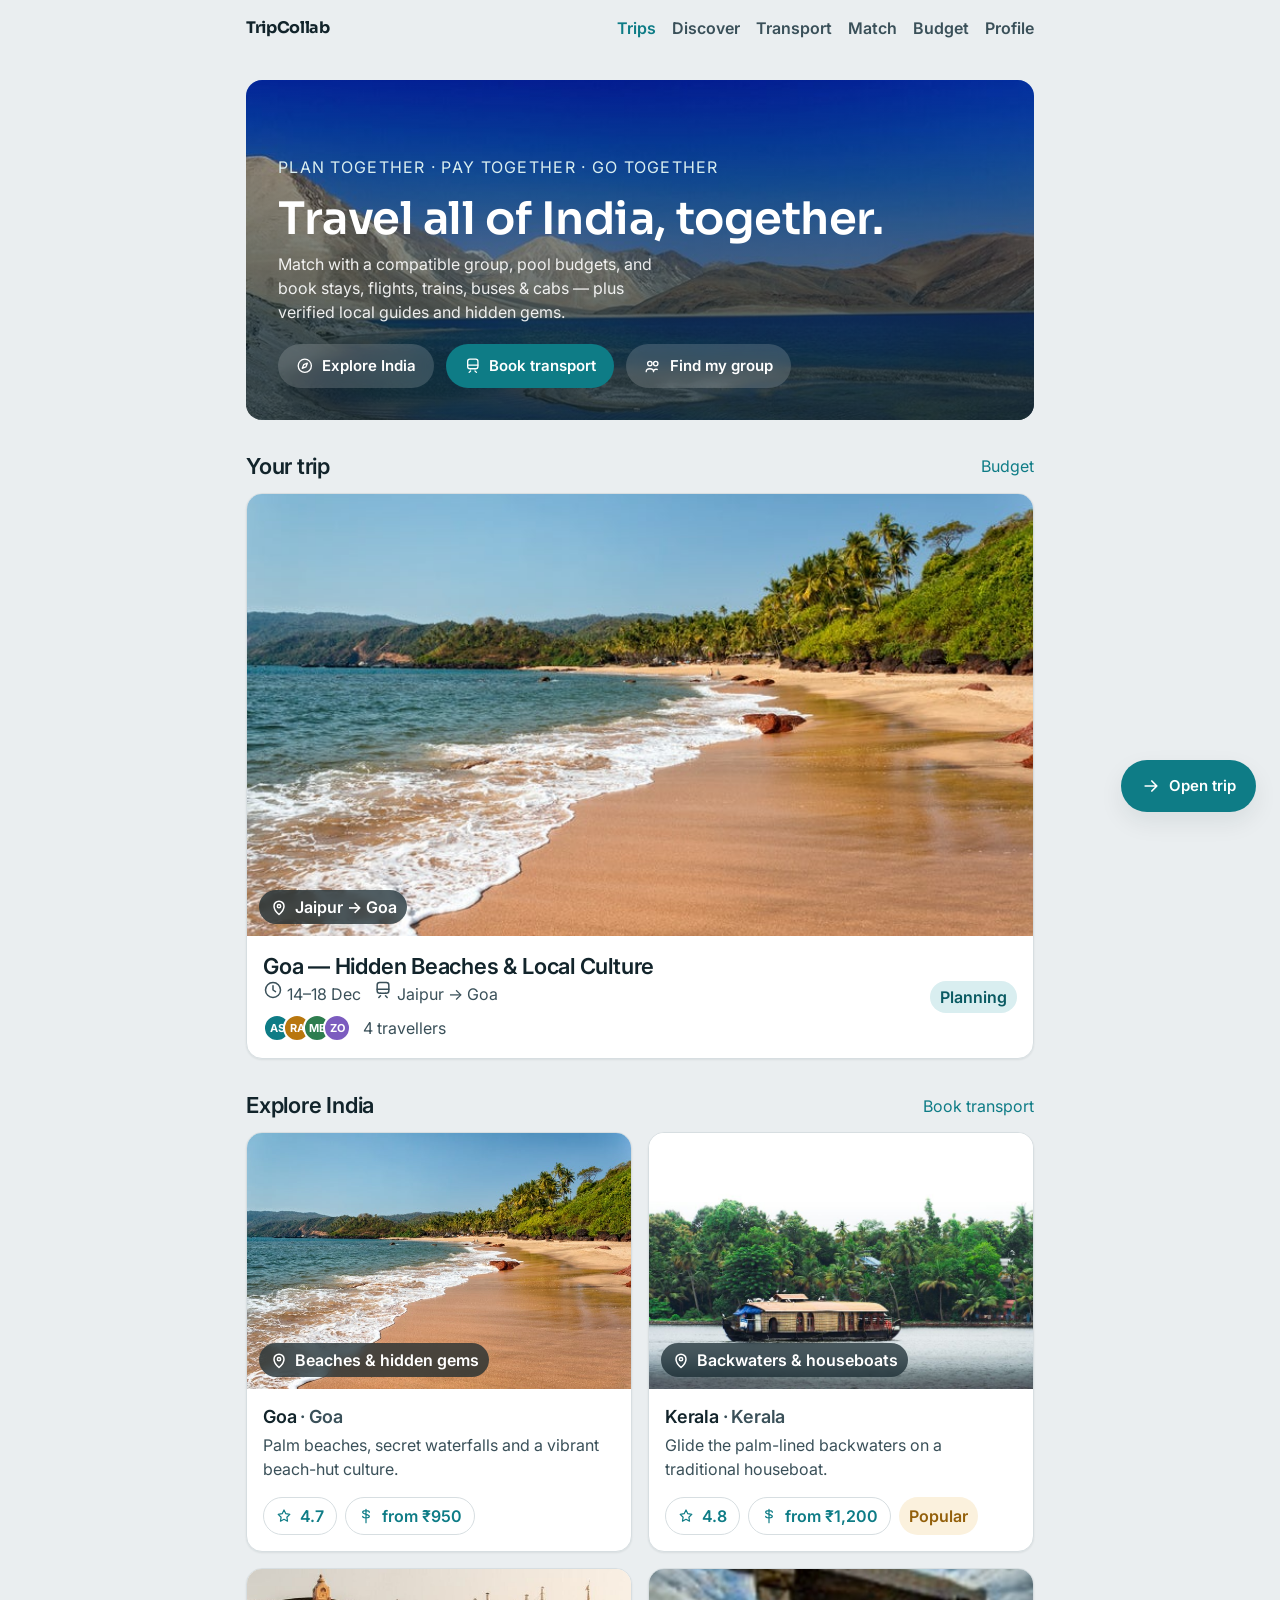
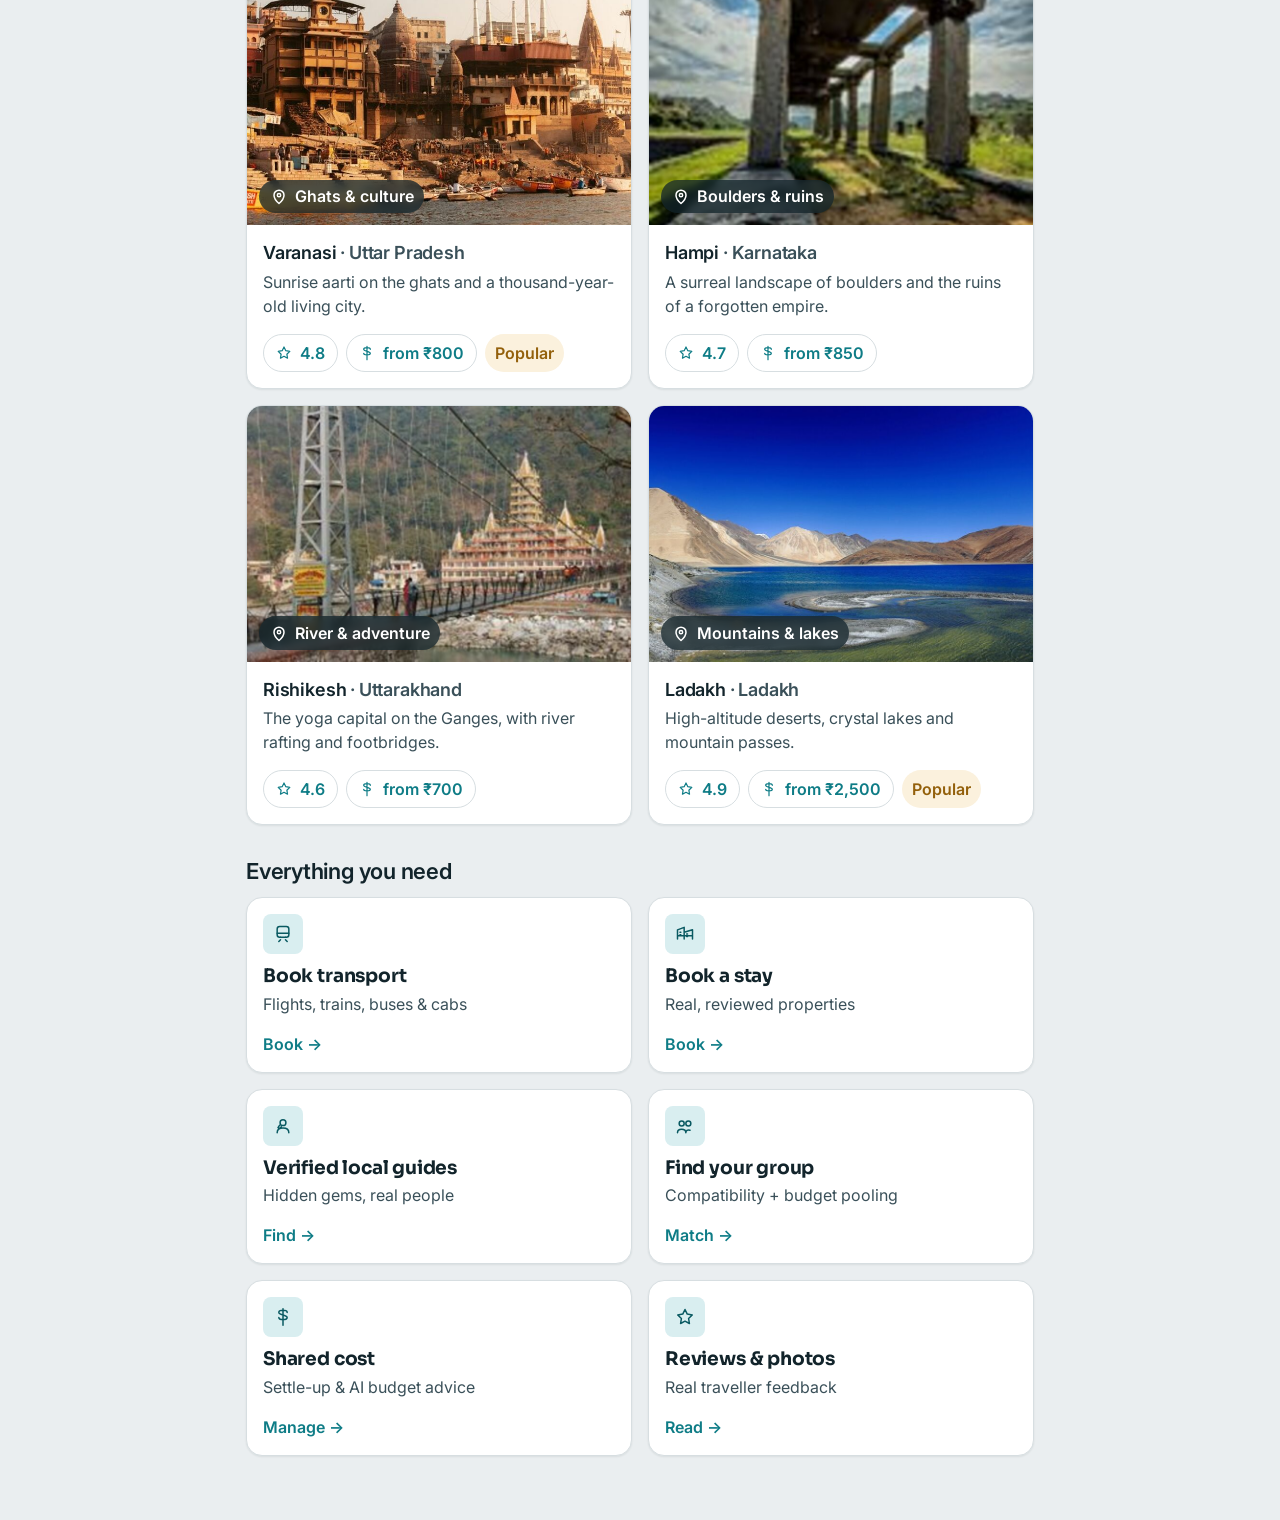
==== commit d57d766d: "Fix blank/white page: make Google Fonts loading non-blocking across all pages The <head> fetched the" ====
--- a/index.html
+++ b/index.html
@@ -7,7 +7,6 @@
   <title>Trips · TripCollab</title>
   <link rel="preconnect" href="https://fonts.googleapis.com" />
   <link rel="preconnect" href="https://fonts.gstatic.com" crossorigin />
-  <link href="https://fonts.googleapis.com/css2?family=Inter:wght@400;500;600;700&family=Sora:wght@600;700&display=swap" rel="stylesheet" />
   <link rel="stylesheet" href="assets/css/tokens.css" />
   <link rel="stylesheet" href="assets/css/base.css" />
   <link rel="stylesheet" href="assets/css/components.css" />
@@ -83,7 +82,8 @@
     </nav>
   </div>
 
-  <script src="assets/js/data.js"></script>
+  <script src="assets/js/font.js"></script>
+<script src="assets/js/data.js"></script>
   <script src="assets/js/app.js"></script>
   <script src="assets/js/store.js"></script>
   <script src="assets/js/homes.js"></script>
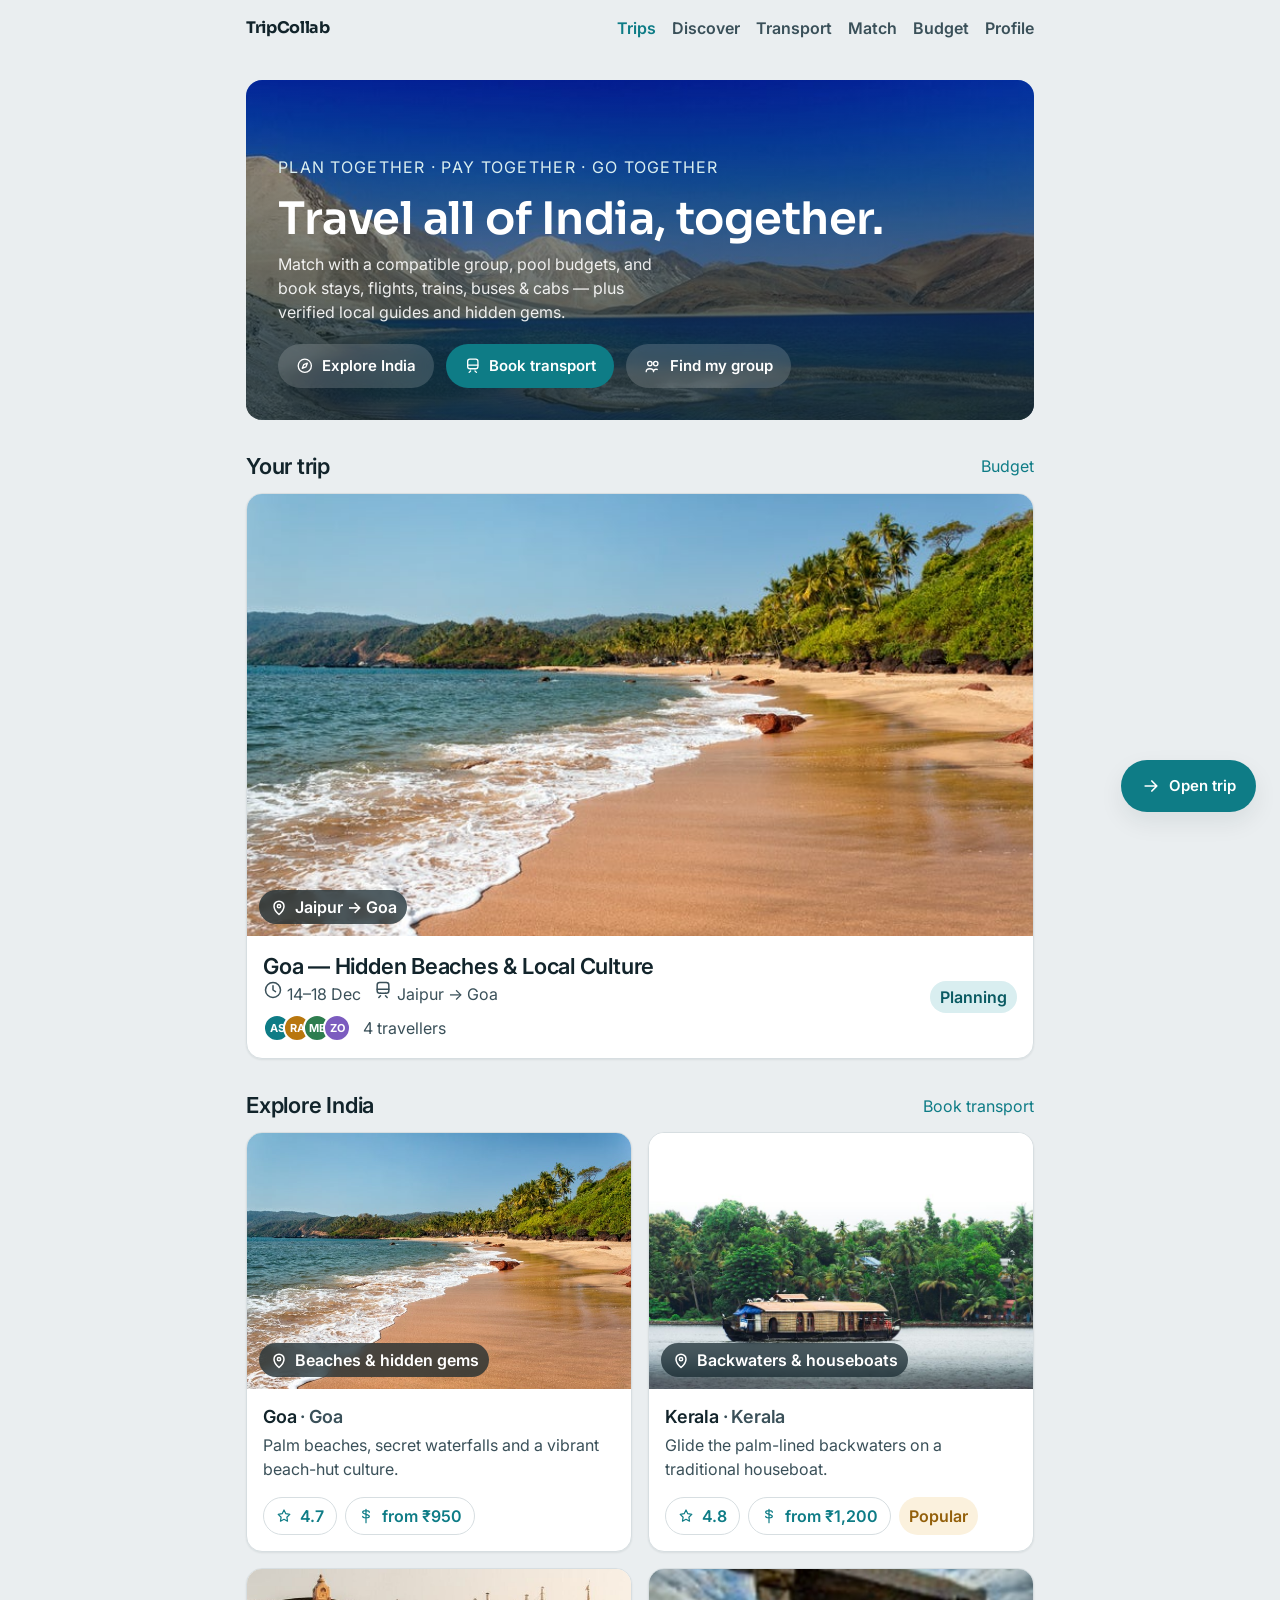
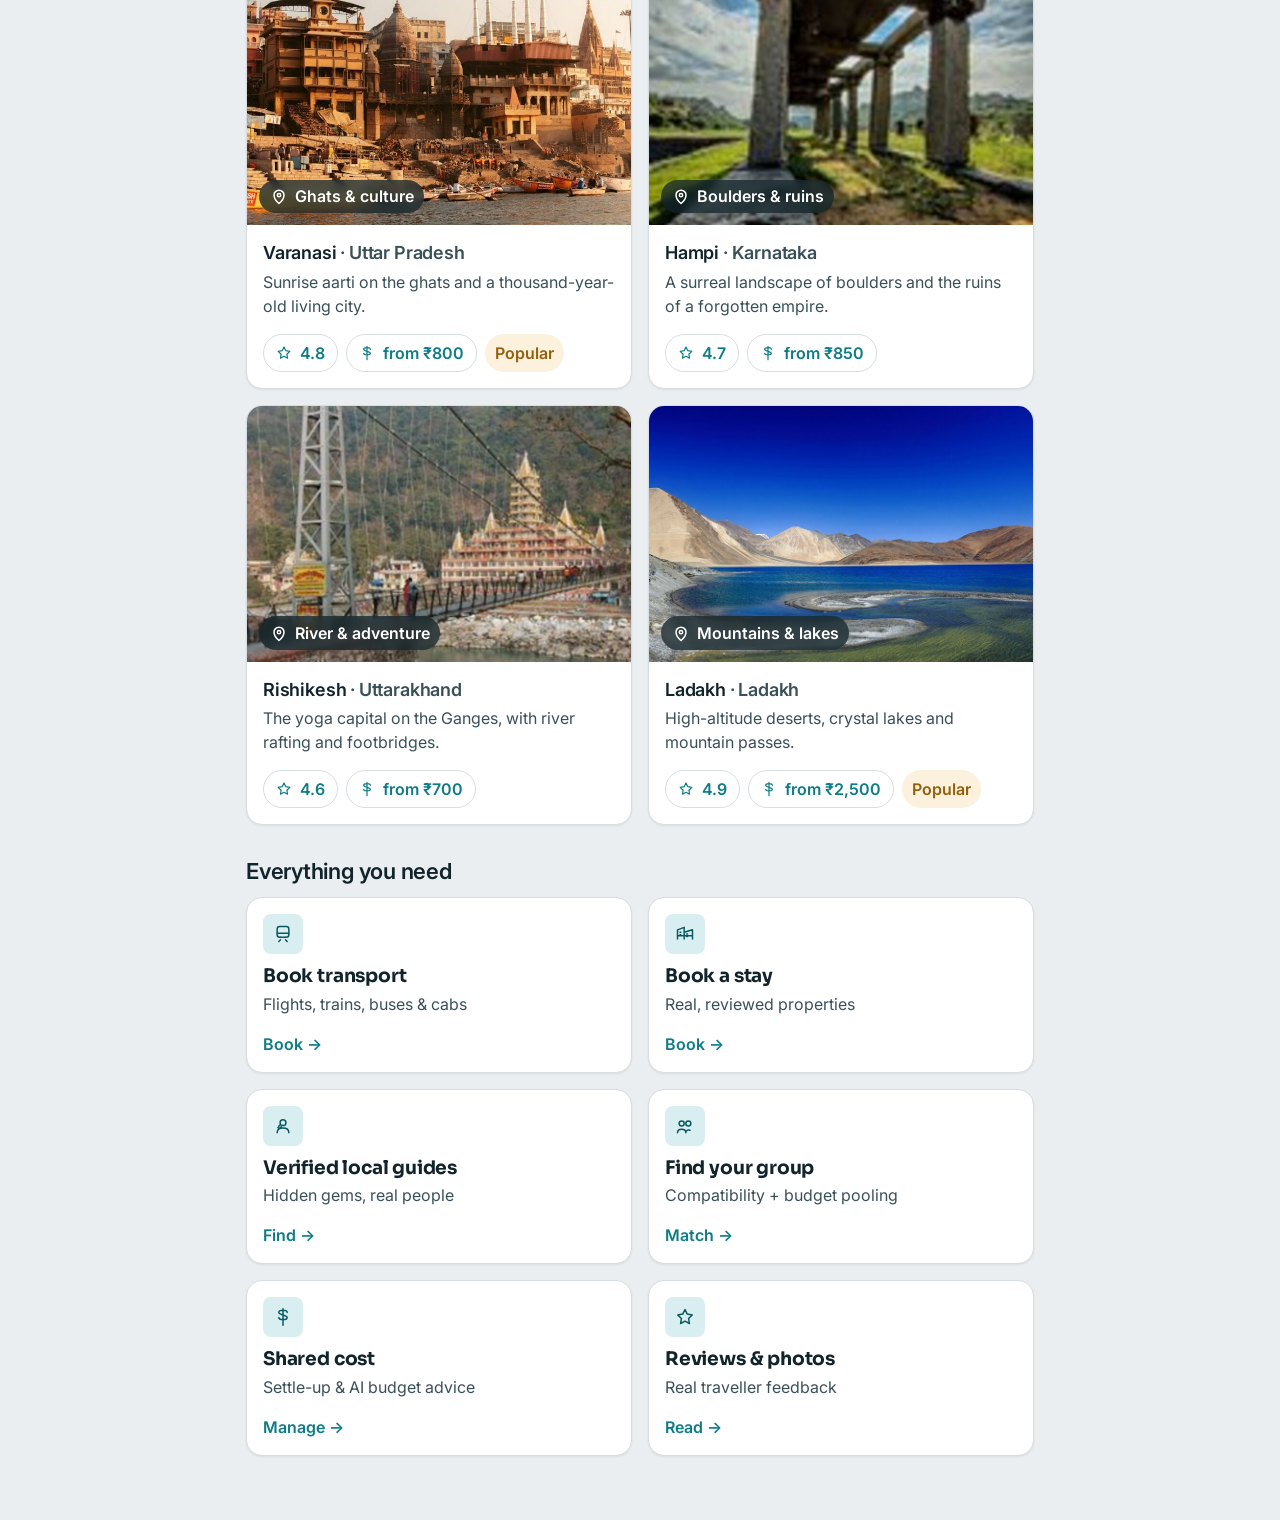
==== commit 10cff482: "Fix empty transport list: add cache-buster to all asset refs + defensive render The transport page s" ====
--- a/index.html
+++ b/index.html
@@ -7,10 +7,10 @@
   <title>Trips · TripCollab</title>
   <link rel="preconnect" href="https://fonts.googleapis.com" />
   <link rel="preconnect" href="https://fonts.gstatic.com" crossorigin />
-  <link rel="stylesheet" href="assets/css/tokens.css" />
-  <link rel="stylesheet" href="assets/css/base.css" />
-  <link rel="stylesheet" href="assets/css/components.css" />
-  <link rel="stylesheet" href="assets/css/screens.css" />
+  <link rel="stylesheet" href="assets/css/tokens.css?v=10" />
+  <link rel="stylesheet" href="assets/css/base.css?v=10" />
+  <link rel="stylesheet" href="assets/css/components.css?v=10" />
+  <link rel="stylesheet" href="assets/css/screens.css?v=10" />
 </head>
 <body data-nav="trips">
   <header class="topbar">
@@ -82,10 +82,10 @@
     </nav>
   </div>
 
-  <script src="assets/js/font.js"></script>
-<script src="assets/js/data.js"></script>
-  <script src="assets/js/app.js"></script>
-  <script src="assets/js/store.js"></script>
-  <script src="assets/js/homes.js"></script>
+  <script src="assets/js/font.js?v=10"></script>
+<script src="assets/js/data.js?v=10"></script>
+  <script src="assets/js/app.js?v=10"></script>
+  <script src="assets/js/store.js?v=10"></script>
+  <script src="assets/js/homes.js?v=10"></script>
 </body>
 </html>
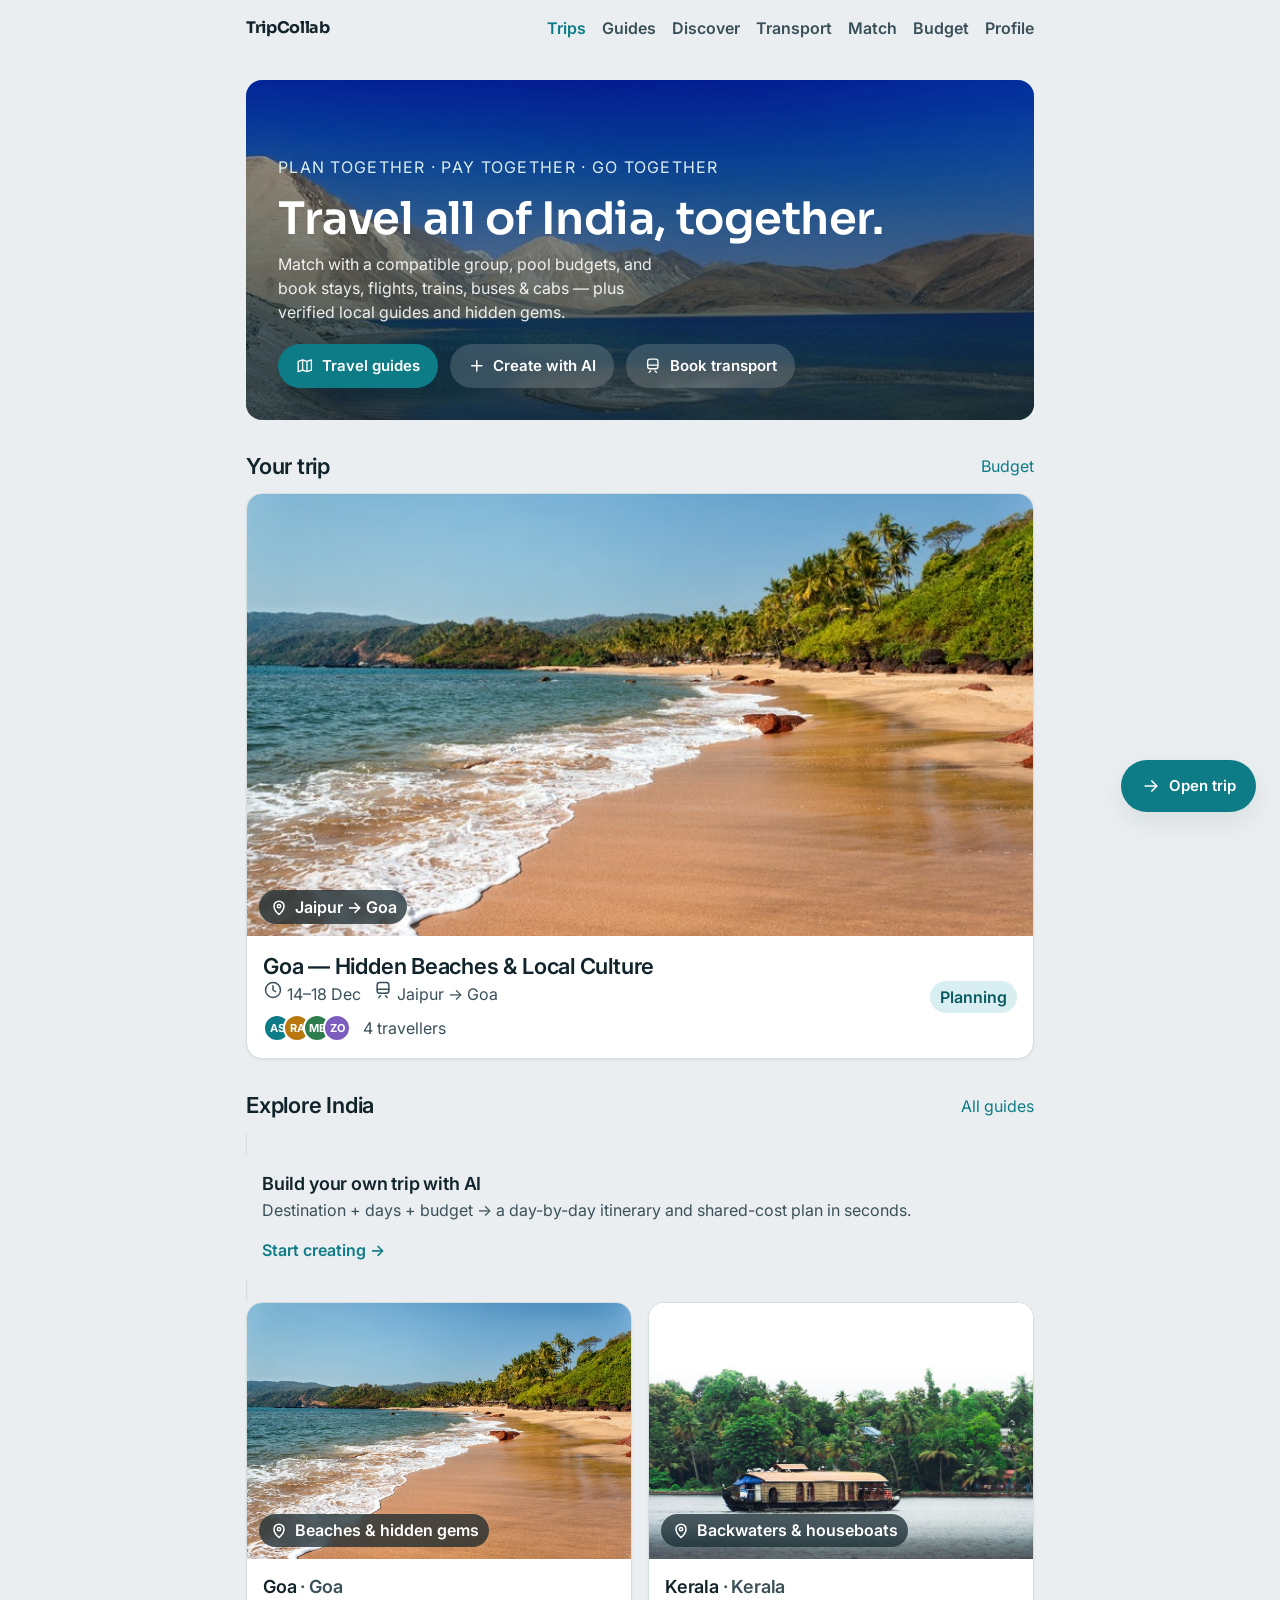
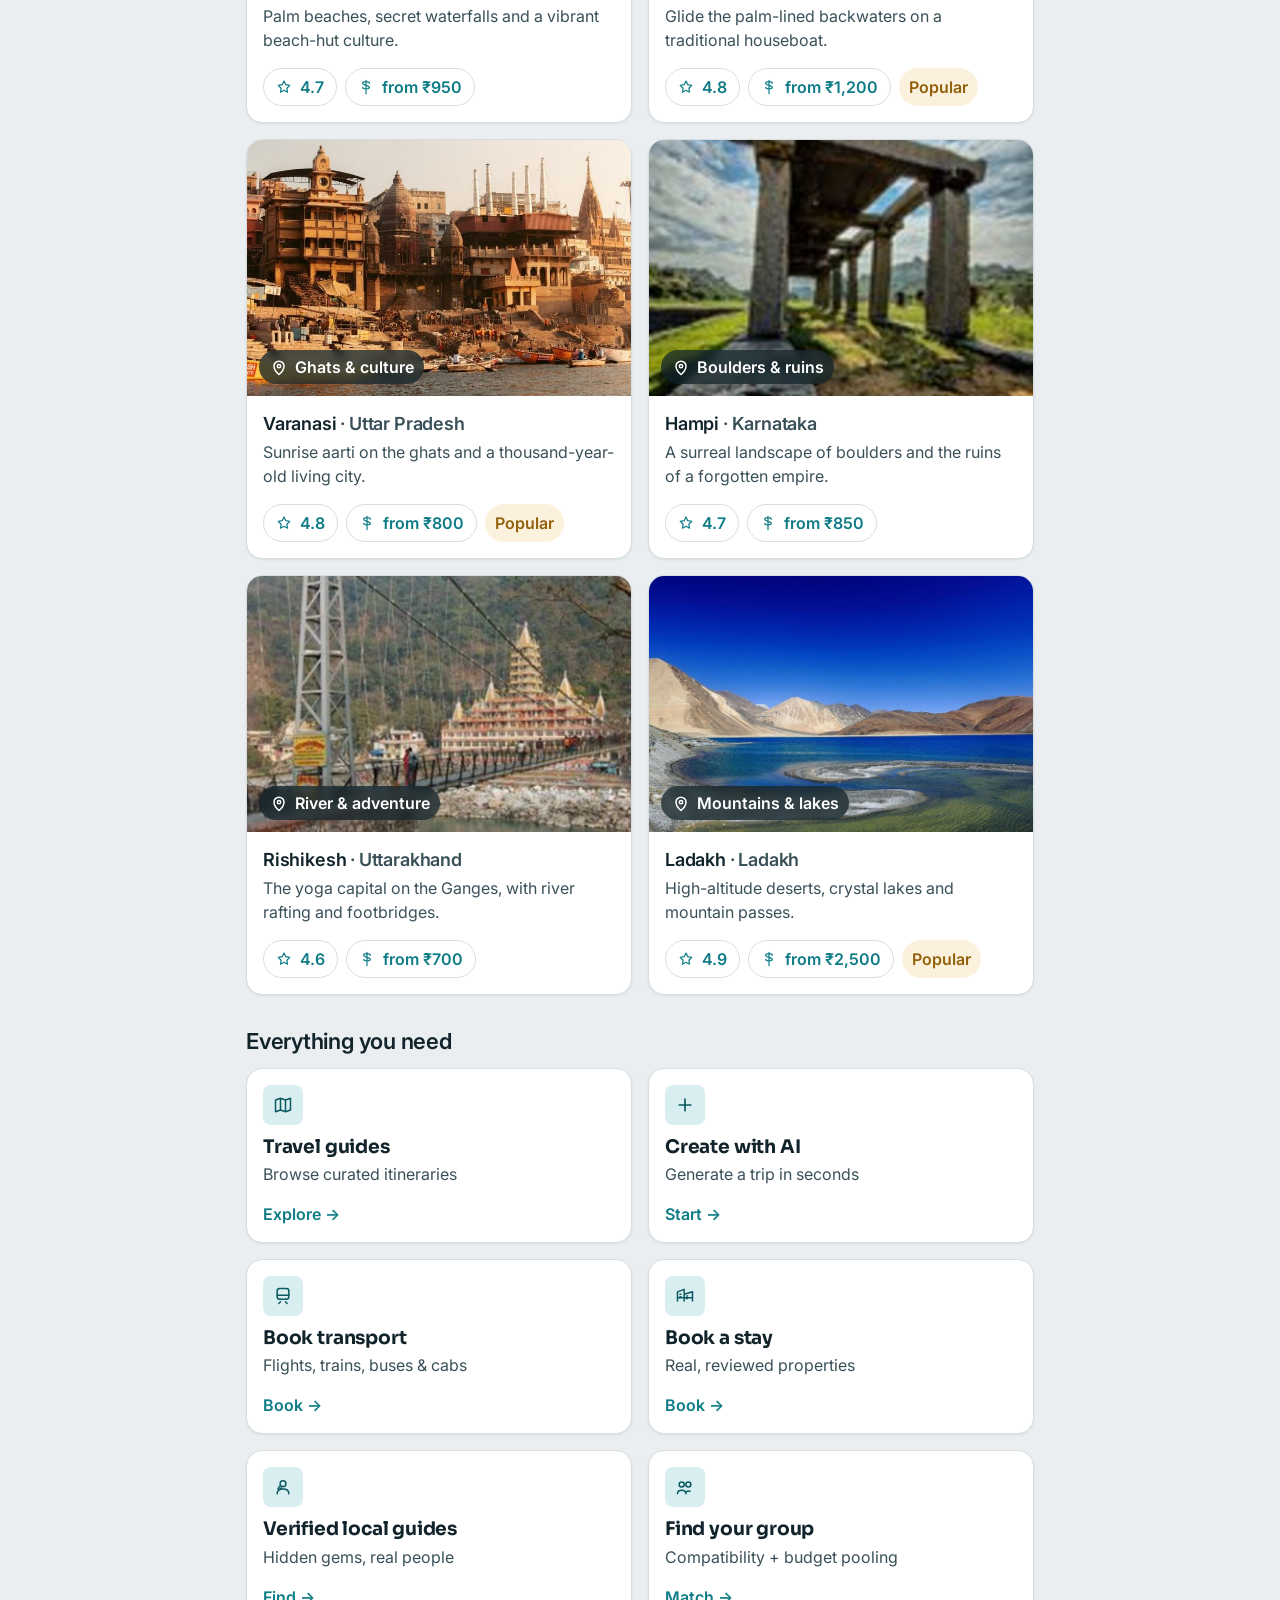
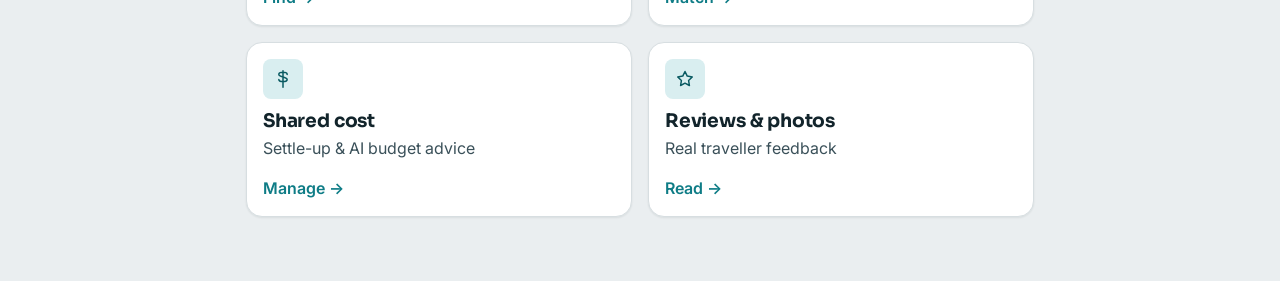
==== commit f3a3ea5e: "Milestone 11: Wanderlog-style Guides hub + AI trip planner + trip creation Adds a travel-guides expe" ====
--- a/index.html
+++ b/index.html
@@ -17,6 +17,7 @@
     <span class="topbar__brand">TripCollab</span>
     <nav aria-label="Primary">
       <a data-nav="trips" href="index.html" aria-current="page">Trips</a>
+      <a data-nav="guides" href="guides.html">Guides</a>
       <a data-nav="discover" href="discover.html">Discover</a>
       <a data-nav="transport" href="transport.html">Transport</a>
       <a data-nav="match" href="match.html">Match</a>
@@ -36,9 +37,9 @@
           <h1 class="hero-cinema__title">Travel all of India, together.</h1>
           <p class="hero-cinema__sub">Match with a compatible group, pool budgets, and book stays, flights, trains, buses & cabs — plus verified local guides and hidden gems.</p>
           <div class="hero-cinema__actions">
-            <a class="btn btn--glass" href="discover.html"><svg data-icon="i-discover" aria-hidden="true"></svg> Explore India</a>
-            <a class="btn btn--primary" href="transport.html"><svg data-icon="i-train" aria-hidden="true"></svg> Book transport</a>
-            <a class="btn btn--glass" href="match.html"><svg data-icon="i-match" aria-hidden="true"></svg> Find my group</a>
+            <a class="btn btn--primary" href="guides.html"><svg data-icon="i-map" aria-hidden="true"></svg> Travel guides</a>
+            <a class="btn btn--glass" href="create.html"><svg data-icon="i-plus" aria-hidden="true"></svg> Create with AI</a>
+            <a class="btn btn--glass" href="transport.html"><svg data-icon="i-train" aria-hidden="true"></svg> Book transport</a>
           </div>
         </div>
       </section>
@@ -56,8 +57,15 @@
       <section class="section">
         <div class="section__head">
           <h2 class="section__title">Explore India</h2>
-          <a class="section__link" href="transport.html">Book transport</a>
+          <a class="section__link" href="guides.html">All guides</a>
         </div>
+        <a class="card place-card" href="create.html" style="margin-bottom:16px">
+          <div class="place-card__body">
+            <h3 class="place-card__title" style="margin-bottom:2px">Build your own trip with AI</h3>
+            <p class="place-card__desc">Destination + days + budget → a day-by-day itinerary and shared-cost plan in seconds.</p>
+            <span class="card__meta" style="color:var(--wp-waypoint);font-weight:600;margin-top:8px">Start creating →</span>
+          </div>
+        </a>
         <div class="grid" id="destination-grid"></div>
       </section>
 
--- a/assets/css/screens.css
+++ b/assets/css/screens.css
@@ -348,3 +348,33 @@
 .hero-cinema .btn--glass { background: rgba(255,255,255,0.16); color: #fff; backdrop-filter: blur(6px); }
 .quick-card { display: block; }
 .quick-card:hover { text-decoration: none; border-color: var(--wp-waypoint); }
+
+/* ---- Guides hub (Milestone 11) ---- */
+.guide-card-link { display: block; }
+.guide-card-link:hover { text-decoration: none; border-color: var(--wp-waypoint); }
+.guide-card__foot { display: flex; gap: 0.75rem; align-items: center; margin-top: 12px; }
+.guide-card__author { display: flex; gap: 0.5rem; align-items: center; margin-top: 10px; }
+.guide-card__author-name { font-size: var(--tp-body-sm); font-weight: 600; display: flex; align-items: center; gap: 2px; }
+.badge-verify { display: inline-flex; color: var(--wp-verify); }
+.guide-love.is-liked { color: var(--wp-amber-deep); }
+.guide-love.is-liked svg { fill: currentColor; }
+.chip-toggle {
+  appearance: none; border: 1px solid var(--wp-line); background: var(--wp-surface);
+  color: var(--wp-ink-soft); border-radius: 999px; padding: 0.5rem 0.9rem; font: 600 var(--tp-body-sm) var(--font-ui);
+  cursor: pointer; transition: background var(--dur-fast), color var(--dur-fast), border-color var(--dur-fast);
+}
+.chip-toggle:hover { border-color: var(--wp-waypoint); }
+.chip-toggle.is-on { background: var(--wp-waypoint-soft); border-color: var(--wp-waypoint); color: var(--wp-waypoint-deep); }
+.chip-row { display: flex; flex-wrap: wrap; gap: 0.5rem; }
+
+/* ---- Create trip (Milestone 11) ---- */
+.grid-two { display: grid; grid-template-columns: 1fr 1fr; gap: var(--sp-4); }
+.select {
+  width: 100%; appearance: none; border: 1px solid var(--wp-line); border-radius: var(--radius-md);
+  background: var(--wp-surface); color: var(--wp-ink); padding: 0.75rem 0.875rem; font: 400 1rem/1.3 var(--font-ui);
+}
+.select:focus { outline: 2px solid var(--wp-waypoint); outline-offset: 1px; }
+.create-actions { display: flex; gap: 0.75rem; flex-wrap: wrap; }
+.create-actions .btn { flex: 1 1 auto; }
+.field label { display: block; font: 600 var(--tp-body-sm) var(--font-ui); color: var(--wp-ink-soft); margin-bottom: 0.375rem; }
+.field input { width: 100%; }
